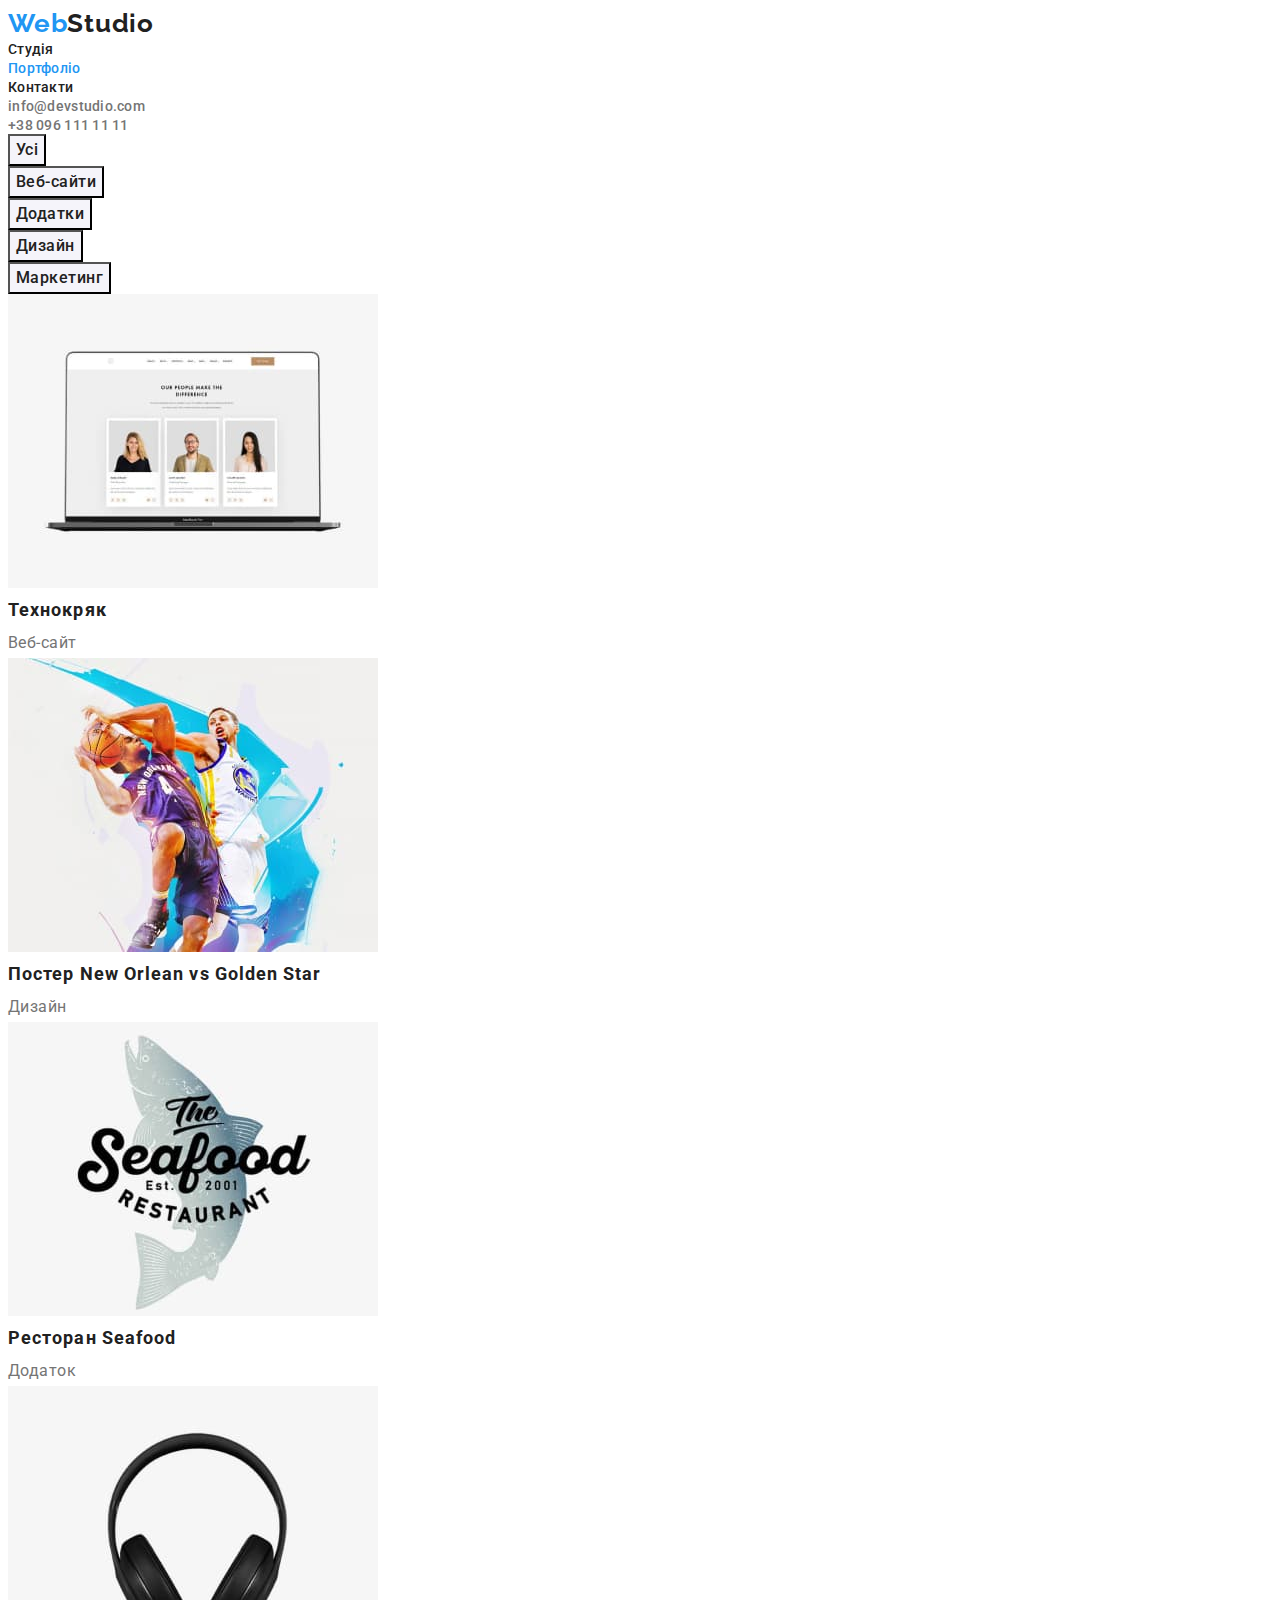
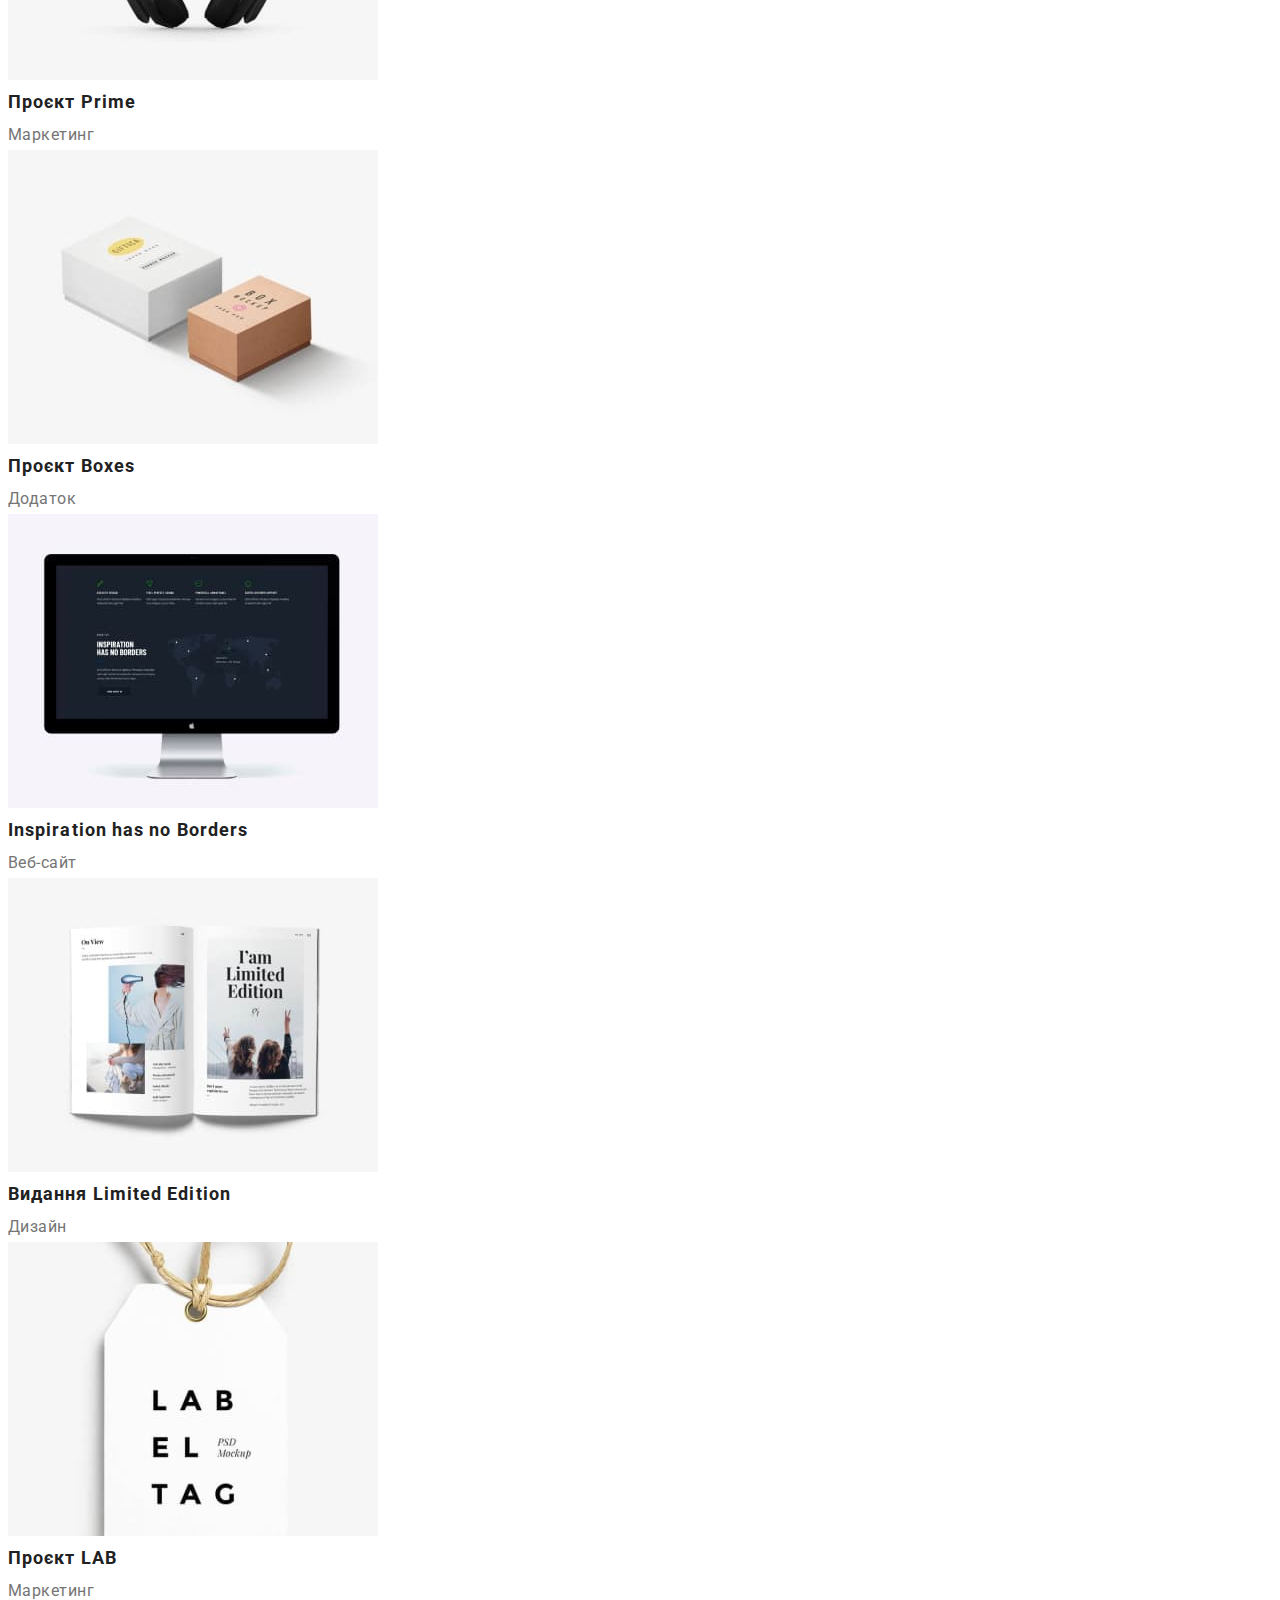
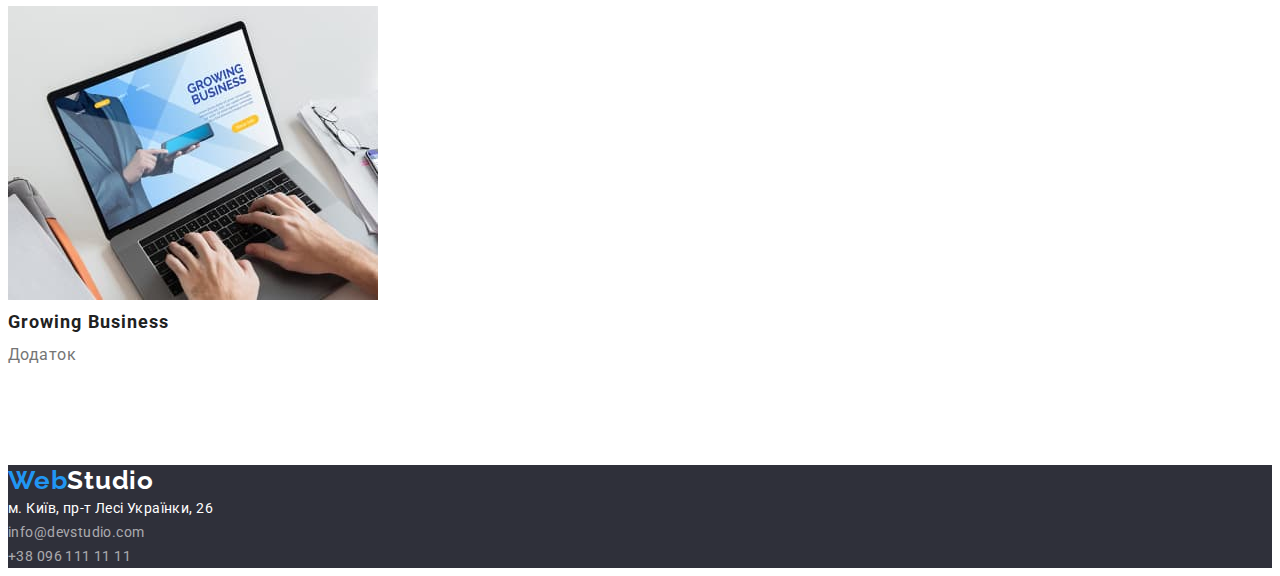
==== portfolio.html @ 905c6004 "finished 1st lessons" ====
<!DOCTYPE html>
<html lang="uk">
  <head>
    <meta charset="UTF-8" />
    <meta http-equiv="X-UA-Compatible" content="IE=edge" />
    <meta name="viewport" content="width=device-width, initial-scale=1.0" />
    <title>Portfolio</title>
    <link rel="preconnect" href="https://fonts.googleapis.com" />
    <link rel="preconnect" href="https://fonts.gstatic.com" crossorigin />
    <link
      href="https://fonts.googleapis.com/css2?family=Raleway:wght@700&family=Roboto:wght@400;500;700;900&display=swap"
      rel="stylesheet"
    />
    <link rel="stylesheet" href="./css/style.css" />
  </head>
  <body>
    <!-- Header -->
    <header class="header">
      <!-- Nav -->
      <nav>
        <a href="./index.html" class="logo-header link"
          ><span class="logo-first-header">Web</span
          ><span class="logo-last-header">Studio</span></a
        >
        <ul class="nav-list list">
          <li><a href="./index.html" class="link">Студія</a></li>
          <li><a href="./portfolio.html" class="link current">Портфоліо</a></li>
          <li><a href="" class="link">Контакти</a></li>
        </ul>
      </nav>
      <ul class="nav-contact nav-list list">
        <li>
          <a href="mailto:info@devstudio.com" class="link"
            >info@devstudio.com</a
          >
        </li>
        <li><a href="tel:+380961111111" class="link">+38 096 111 11 11</a></li>
      </ul>
    </header>

    <main>
      <!-- Portfolio buttons -->
      <section class="section portfolio">
        <h1 class="visually-hidden">Портфоліо</h1>
        <ul class="list">
          <li><button type="button" class="btn-portfolio">Усі</button></li>
          <li>
            <button type="button" class="btn-portfolio">Веб-сайти</button>
          </li>
          <li><button type="button" class="btn-portfolio">Додатки</button></li>
          <li><button type="button" class="btn-portfolio">Дизайн</button></li>
          <li>
            <button type="button" class="btn-portfolio">Маркетинг</button>
          </li>
        </ul>
        <!-- Portfolio list -->
        <ul class="list">
          <li>
            <img
              src="./images/technokryak.jpg"
              alt="зразок вебсайту технокряк на макбукі"
              width="370"
            />
            <h2 class="portfolio-title">Технокряк</h2>
            <p class="portfolio-text">Веб-сайт</p>
          </li>
          <li>
            <img
              src="./images/poster_new_orlean_and_golden_star.jpg"
              alt="постер з баскетболістами нью орлеан та голден стар"
              width="370"
            />
            <h2 class="portfolio-title">Постер New Orlean vs Golden Star</h2>
            <p class="portfolio-text">Дизайн</p>
          </li>
          <li>
            <img
              src="./images/restoraunt_seafood.jpg"
              alt="риба на логотипі ресторану"
              width="370"
            />
            <h2 class="portfolio-title">Ресторан Seafood</h2>
            <p class="portfolio-text">Додаток</p>
          </li>
          <li>
            <img
              src="./images/project_prime.jpg"
              alt="зображення навушників"
              width="370"
            />
            <h2 class="portfolio-title">Проєкт Prime</h2>
            <p class="portfolio-text">Маркетинг</p>
          </li>
          <li>
            <img
              src="./images/project_boxes.jpg"
              alt="дві коробки"
              width="370"
            />
            <h2 class="portfolio-title">Проєкт Boxes</h2>
            <p class="portfolio-text">Додаток</p>
          </li>
          <li>
            <img
              src="./images/inspiration_has_no_borders.jpg"
              alt="зразок вебсайту на макі"
              width="370"
            />
            <h2 class="portfolio-title">Inspiration has no Borders</h2>
            <p class="portfolio-text">Веб-сайт</p>
          </li>
          <li>
            <img
              src="./images/limited_edition.jpg"
              alt="відкрита книжка"
              width="370"
            />
            <h2 class="portfolio-title">Видання Limited Edition</h2>
            <p class="portfolio-text">Дизайн</p>
          </li>
          <li>
            <img
              src="./images/project_lab.jpg"
              alt="макет проекту"
              width="370"
            />
            <h2 class="portfolio-title">Проєкт LAB</h2>
            <p class="portfolio-text">Маркетинг</p>
          </li>
          <li>
            <img
              src="./images/growing_business.jpg"
              alt="ноутбук та інструменти"
              width="370"
            />
            <h2 class="portfolio-title">Growing Business</h2>
            <p class="portfolio-text">Додаток</p>
          </li>
        </ul>
      </section>
      <!-- Footer -->
      <footer class="footer">
        <a href="./index.html" class="logo-footer link"
          ><span class="logo-first-footer">Web</span
          ><span class="logo-last-footer">Studio</span></a
        >
        <address>
          <ul class="list">
            <li>
              <a
                href="https://goo.gl/maps/FTDDmDJ5Seu388fSA"
                target="_blank"
                rel="noopener noreferrer nofollow"
                class="link adress"
                >м. Київ, пр-т Лесі Українки, 26</a
              >
            </li>
            <li>
              <a
                href="mailto:info@devstudio.com"
                class="link footer-contact adress"
                >info@devstudio.com</a
              >
            </li>
            <li>
              <a href="tel:+380961111111" class="link footer-contact adress"
                >+38 096 111 11 11</a
              >
            </li>
          </ul>
        </address>
      </footer>
    </main>
  </body>
</html>
---- css/style.css ----
/* working palette */
/* primary text color #212121 */
/* secondary text color #757575 */
/* background color footer and hero #2F303A */
/* background color team #F5F4FA */
/* accent color #2196F3 */

:root {
  --primary-bcg-color: #ffffff;
  --primary-text-color: #212121;
  --secondary-text-color: #757575;
  --accent-color: #2196f3;
  --hero-footer-color: #2f303a;
  --bcg-color-team: #f5f4fa;
  --primary-font: "Roboto", sans-serif;
}

/* General styles */
body {
  background-color: var(--primary-bcg-color);
  font-family: var(--primary-font);
}
h1, h2, h3, h4, h5, h6, p {
  margin-top: 0;
  margin-bottom: 0;
}
.list {
  list-style: none;
  margin: 0;
  padding: 0;
}
.link {
  text-decoration: none;
}
.section {
  background-color: var(--primary-bcg-color);
  margin-bottom: 95px;
}
.visually-hidden {
  position: absolute;
  width: 1px;
  height: 1px;
  margin: -1px;
  border: 0;
  padding: 0;

  white-space: nowrap;
  clip-path: inset(100%);
  clip: rect(0 0 0 0);
  overflow: hidden;
}

.container
{
  width: 1200px;
  margin: 0 auto;
  padding-left: 15px;
  padding-right: 15px;
}
/* Header */
/* Logo */
.logo-header {
  font-family: "Raleway", sans-serif;
  font-weight: 700;
  font-size: 26px;
  line-height: calc(31 / 26);
  letter-spacing: 0.03em;
}
.logo-first-header {
  color: var(--accent-color);
}
.logo-last-header {
  color: var(--primary-text-color);
}

/* Header navigation */
.nav-list .link.current {
  color: var(--accent-color);
}
.nav-list .link {
  color: var(--primary-text-color);
  font-weight: 500;
  font-size: 14px;
  line-height: calc(16 / 14);
  letter-spacing: 0.02em;
}
.nav-list .link:hover,
.nav-list .link:focus {
  color: var(--accent-color);
}
.nav-contact .link {
  color: var(--secondary-text-color);
}
.nav-contact .link:hover,
.nav-contact .link:focus {
  color: var(--accent-color);
}
/* Hero */
.hero {
  background-color: var(--hero-footer-color);
  text-align: center;
  margin-bottom: 95px;
}
.hero-title {
  margin-bottom: 30px;
  font-weight: 900;
  font-size: 44px;
  line-height: calc(60 / 44);
  text-align: center;
  letter-spacing: 0.06em;
  text-transform: uppercase;
  color: #ffffff;

}
.btn-hero {
font-family: 'Roboto', sans-serif;
font-weight: 700;
font-size: 16px;
line-height: calc(30 / 16);
letter-spacing: 0.06em;
background: var(--accent-color);
cursor: pointer;
color: #ffffff;
}
.btn-hero:hover,
.btn-hero:focus {
  background: #188CE8;
}
/* Features */
.features-list {
  margin-right: 30px;
}
.features-title {
  margin-bottom: 10px;
  font-weight: 700;
  font-size: 14px;
  line-height: calc(16 / 14);
  letter-spacing: 0.03em;
  text-transform: uppercase;
  color: var(--primary-text-color);
}
.features-text {
  font-weight: 400;
  font-size: 14px;
  line-height: calc(24 / 14);
  letter-spacing: 0.03em;
  color: var(--secondary-text-color);
}

/* Projects */
.projects-title {
  margin-bottom: 50px;
  font-weight: 700; 
  font-size: 36px;
  line-height: calc(42 / 36);
  text-align: center;
  letter-spacing: 0.03em;
}

/* Team */
.section.team {
  background-color: var(--bcg-color-team);
  margin-bottom: 0;
}
.team-list{
  background-color: var(--primary-bcg-color);
}
.team-photo {
  margin-bottom: 30px;
}
.team-title {
  margin-bottom: 50px;
  padding-top: 95px;
  font-weight: 700;
  font-size: 36px;
  line-height: calc(42 / 36);
  text-align: center;
  letter-spacing: 0.03em;
}
.name {
  margin-bottom: 10px;
  font-weight: 500;
  font-size: 16px;
  line-height: calc(19 / 16);
  letter-spacing: 0.03em;
  color: var(--primary-text-color);
}
.specialty {
  font-weight: 400;
  font-size: 16px;
  line-height: calc(16 / 16);
  letter-spacing: 0.03em;
  color: var(--secondary-text-color);
}

/* Footer */
.footer {
  background-color: var(--hero-footer-color);
}
.logo-footer {
  font-family: "Raleway", sans-serif;
  font-weight: 700;
  font-size: 26px;
  line-height: calc(31 / 26);
  letter-spacing: 0.03em;
}
.logo-first-footer {
  color: var(--accent-color);
}
.logo-last-footer {
  color: #ffffff;
}
/* Adress */
.adress {
  font-style: normal;
  font-weight: 400;
  font-size: 14px;
  line-height: calc(24 / 14);
  letter-spacing: 0.03em;
  color: #ffffff;
}

.footer .adress:hover,
.footer .adress:focus {
  color: var(--accent-color);
}

.footer .link:hover,
.footer .link:focus {
  color: var(--accent-color);
}

.footer-contact {
  color: rgba(255, 255, 255, 0.6);
}

/* Portfolio */
/* Buttons */
.btn-portfolio {
  font-family: 'Roboto', sans-serif;
  font-weight: 500;
  font-size: 16px;
  line-height: calc(26 / 16);
  text-align: center;
  letter-spacing: 0.03em;
  background:  #F5F4FA;;
  color: var(--primary-text-color);
  cursor: pointer;
}
.btn-portfolio:hover,
.btn-portfolio:focus {
  background: var(--accent-color);
  color: #ffffff;
}
/* Portfolio list */

.portfolio-title {
  font-weight: 700;
  font-size: 18px;
  line-height: calc(36 / 18);
  letter-spacing: 0.06em;
  color: var(--primary-text-color);
}
.portfolio-text {
  font-weight: 400;
  font-size: 16px;
  line-height: calc(30 / 16);
  letter-spacing: 0.03em;
  color: var(--secondary-text-color);
}
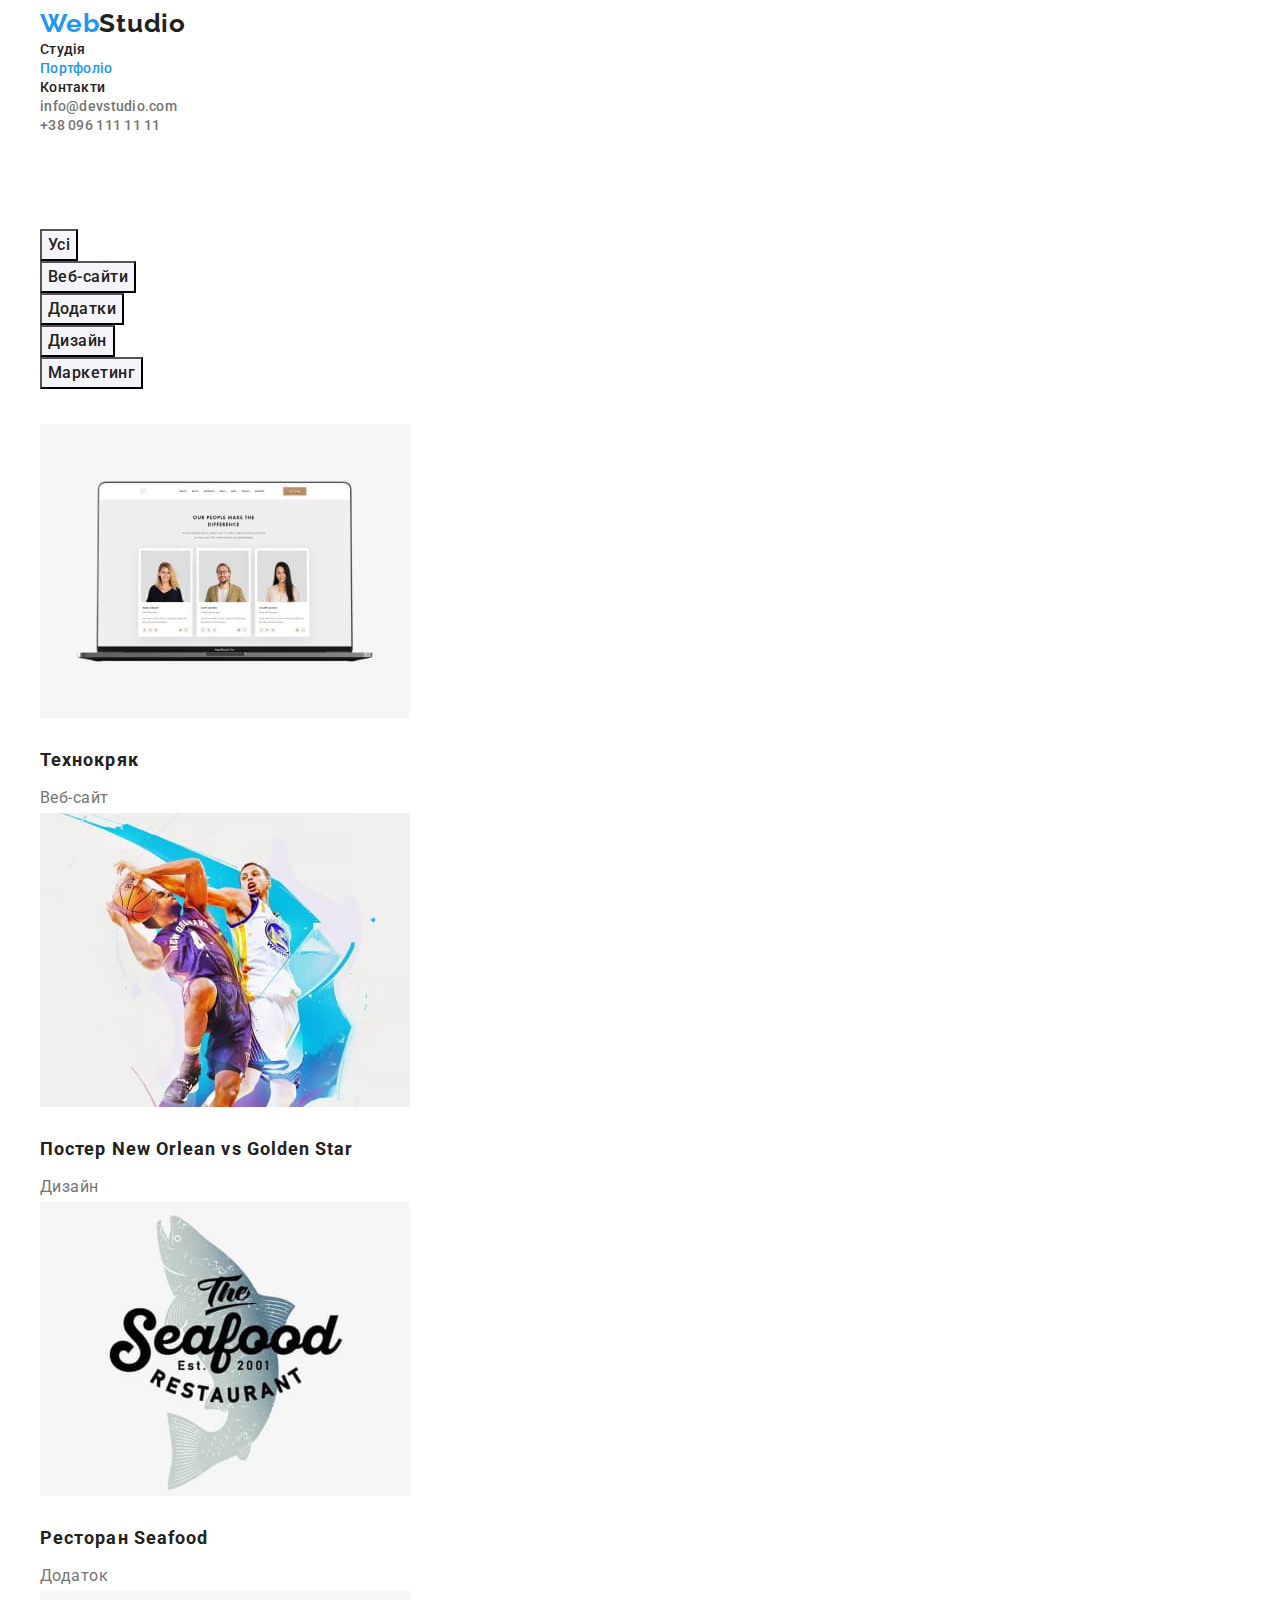
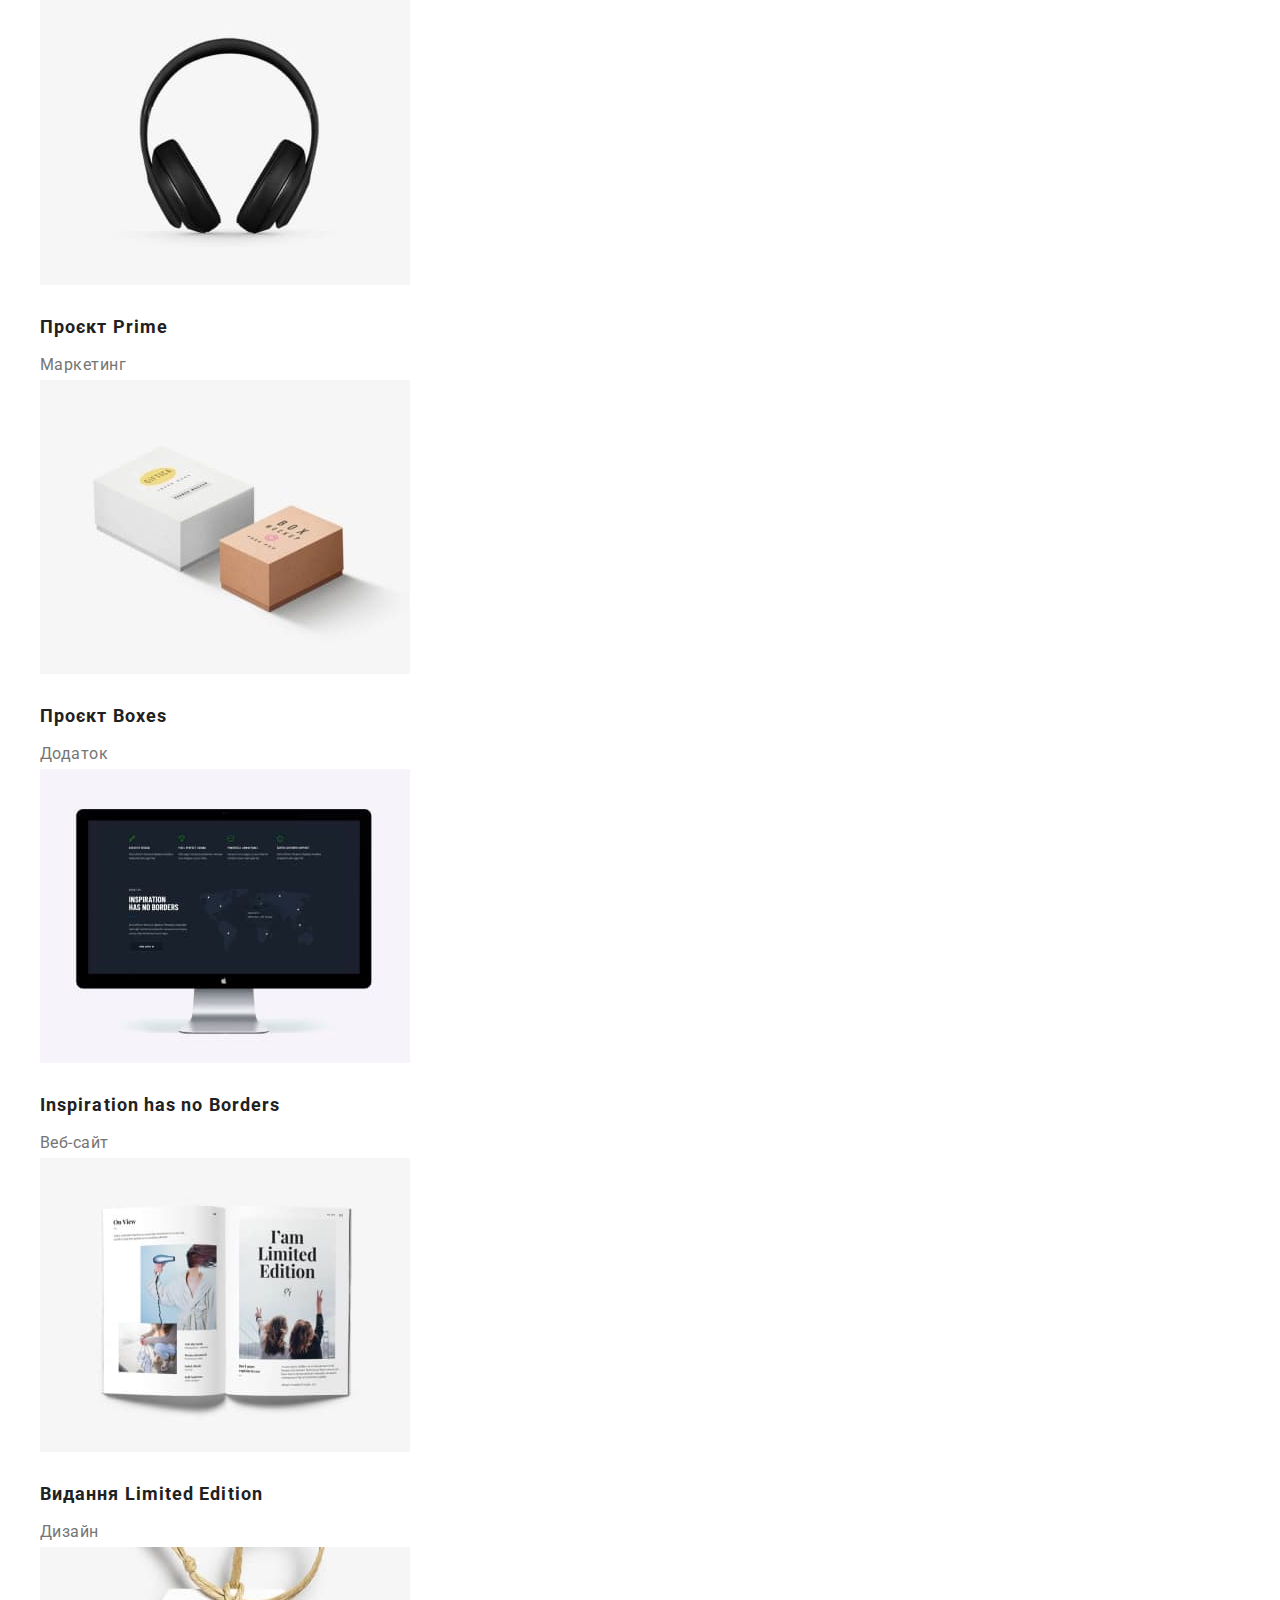
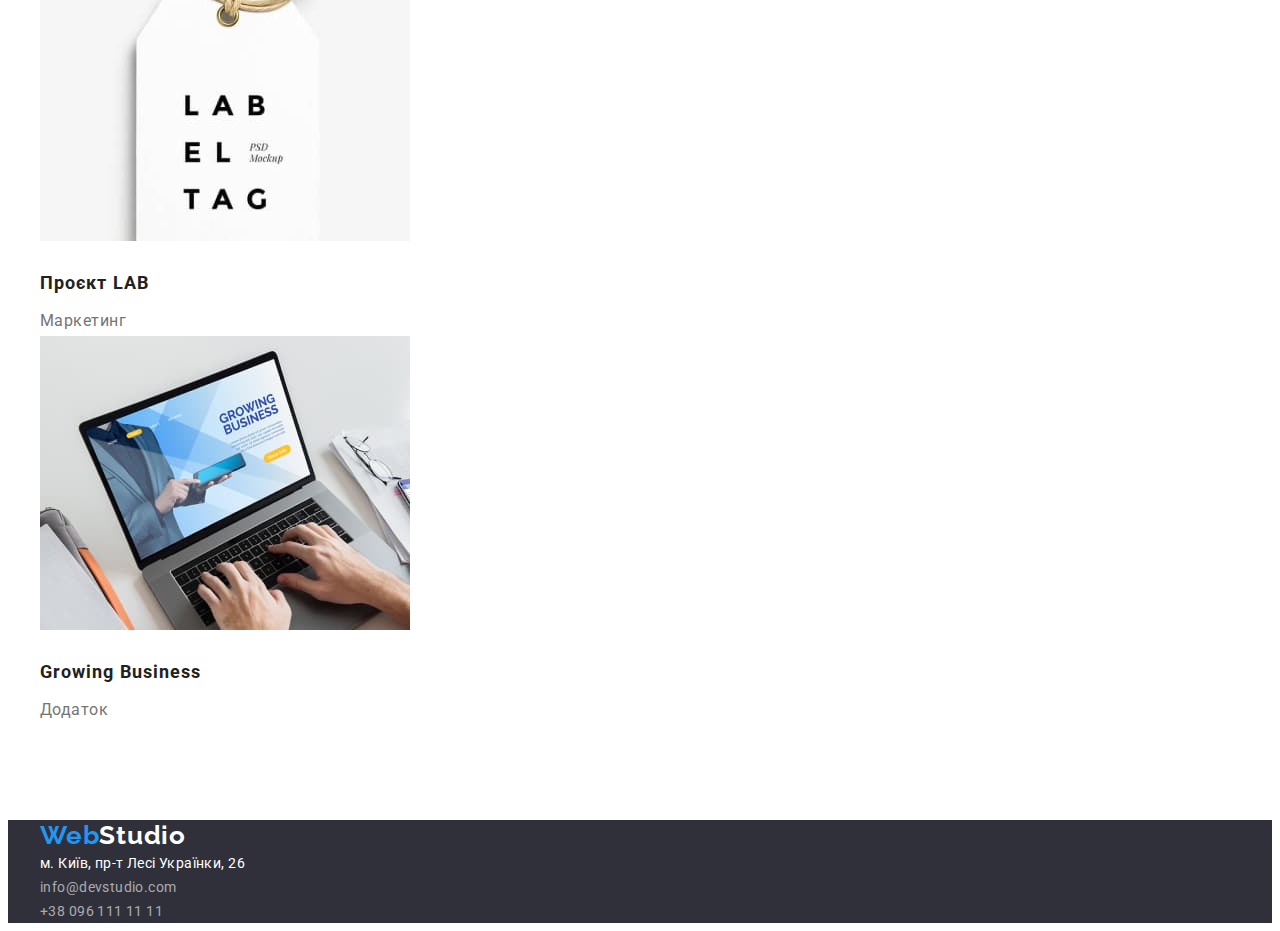
==== commit 41280025: "finished 1st lessons portfolio" ====
--- a/portfolio.html
+++ b/portfolio.html
@@ -11,13 +11,14 @@
       href="https://fonts.googleapis.com/css2?family=Raleway:wght@700&family=Roboto:wght@400;500;700;900&display=swap"
       rel="stylesheet"
     />
+    <link rel="stylesheet" href="https://cdnjs.cloudflare.com/ajax/libs/modern-normalize/1.1.0/modern-normalize.min.css" integrity="sha512-wpPYUAdjBVSE4KJnH1VR1HeZfpl1ub8YT/NKx4PuQ5NmX2tKuGu6U/JRp5y+Y8XG2tV+wKQpNHVUX03MfMFn9Q==" crossorigin="anonymous" referrerpolicy="no-referrer" />
     <link rel="stylesheet" href="./css/style.css" />
   </head>
   <body>
     <!-- Header -->
     <header class="header">
-      <!-- Nav -->
-      <nav>
+      <div class="container">
+        <nav>
         <a href="./index.html" class="logo-header link"
           ><span class="logo-first-header">Web</span
           ><span class="logo-last-header">Studio</span></a
@@ -27,8 +28,8 @@
           <li><a href="./portfolio.html" class="link current">Портфоліо</a></li>
           <li><a href="" class="link">Контакти</a></li>
         </ul>
-      </nav>
-      <ul class="nav-contact nav-list list">
+        </nav>
+        <ul class="nav-contact nav-list list">
         <li>
           <a href="mailto:info@devstudio.com" class="link"
             >info@devstudio.com</a
@@ -36,13 +37,15 @@
         </li>
         <li><a href="tel:+380961111111" class="link">+38 096 111 11 11</a></li>
       </ul>
+      </div>
     </header>
 
     <main>
       <!-- Portfolio buttons -->
       <section class="section portfolio">
-        <h1 class="visually-hidden">Портфоліо</h1>
-        <ul class="list">
+        <div class="container">
+          <h1 class="visually-hidden">Портфоліо</h1>
+          <ul class="list buttons-portfolio">
           <li><button type="button" class="btn-portfolio">Усі</button></li>
           <li>
             <button type="button" class="btn-portfolio">Веб-сайти</button>
@@ -59,7 +62,7 @@
             <img
               src="./images/technokryak.jpg"
               alt="зразок вебсайту технокряк на макбукі"
-              width="370"
+              width="370" class="portfolio-img"
             />
             <h2 class="portfolio-title">Технокряк</h2>
             <p class="portfolio-text">Веб-сайт</p>
@@ -68,7 +71,7 @@
             <img
               src="./images/poster_new_orlean_and_golden_star.jpg"
               alt="постер з баскетболістами нью орлеан та голден стар"
-              width="370"
+              width="370" class="portfolio-img"
             />
             <h2 class="portfolio-title">Постер New Orlean vs Golden Star</h2>
             <p class="portfolio-text">Дизайн</p>
@@ -77,7 +80,7 @@
             <img
               src="./images/restoraunt_seafood.jpg"
               alt="риба на логотипі ресторану"
-              width="370"
+              width="370" class="portfolio-img"
             />
             <h2 class="portfolio-title">Ресторан Seafood</h2>
             <p class="portfolio-text">Додаток</p>
@@ -86,7 +89,7 @@
             <img
               src="./images/project_prime.jpg"
               alt="зображення навушників"
-              width="370"
+              width="370" class="portfolio-img"
             />
             <h2 class="portfolio-title">Проєкт Prime</h2>
             <p class="portfolio-text">Маркетинг</p>
@@ -95,7 +98,7 @@
             <img
               src="./images/project_boxes.jpg"
               alt="дві коробки"
-              width="370"
+              width="370" class="portfolio-img"
             />
             <h2 class="portfolio-title">Проєкт Boxes</h2>
             <p class="portfolio-text">Додаток</p>
@@ -104,7 +107,7 @@
             <img
               src="./images/inspiration_has_no_borders.jpg"
               alt="зразок вебсайту на макі"
-              width="370"
+              width="370" class="portfolio-img"
             />
             <h2 class="portfolio-title">Inspiration has no Borders</h2>
             <p class="portfolio-text">Веб-сайт</p>
@@ -113,7 +116,7 @@
             <img
               src="./images/limited_edition.jpg"
               alt="відкрита книжка"
-              width="370"
+              width="370" class="portfolio-img"
             />
             <h2 class="portfolio-title">Видання Limited Edition</h2>
             <p class="portfolio-text">Дизайн</p>
@@ -122,7 +125,7 @@
             <img
               src="./images/project_lab.jpg"
               alt="макет проекту"
-              width="370"
+              width="370" class="portfolio-img"
             />
             <h2 class="portfolio-title">Проєкт LAB</h2>
             <p class="portfolio-text">Маркетинг</p>
@@ -131,16 +134,18 @@
             <img
               src="./images/growing_business.jpg"
               alt="ноутбук та інструменти"
-              width="370"
+              width="370" class="portfolio-img"
             />
             <h2 class="portfolio-title">Growing Business</h2>
             <p class="portfolio-text">Додаток</p>
           </li>
         </ul>
+        </div>
       </section>
       <!-- Footer -->
       <footer class="footer">
-        <a href="./index.html" class="logo-footer link"
+        <div class="container">
+          <a href="./index.html" class="logo-footer link"
           ><span class="logo-first-footer">Web</span
           ><span class="logo-last-footer">Studio</span></a
         >
@@ -168,7 +173,8 @@
               >
             </li>
           </ul>
-        </address>
+        </address></div>
+        
       </footer>
     </main>
   </body>
--- a/css/style.css
+++ b/css/style.css
@@ -236,6 +236,13 @@
 
 /* Portfolio */
 /* Buttons */
+.section.portfolio {
+  margin-top: 95px;
+}
+.buttons-portfolio {
+  margin-bottom: 35px;
+}
+
 .btn-portfolio {
   font-family: 'Roboto', sans-serif;
   font-weight: 500;
@@ -253,8 +260,12 @@
   color: #ffffff;
 }
 /* Portfolio list */
+.portfolio-img {
+  margin-bottom: 20px;
+}
 
 .portfolio-title {
+  margin-bottom: 5px;
   font-weight: 700;
   font-size: 18px;
   line-height: calc(36 / 18);
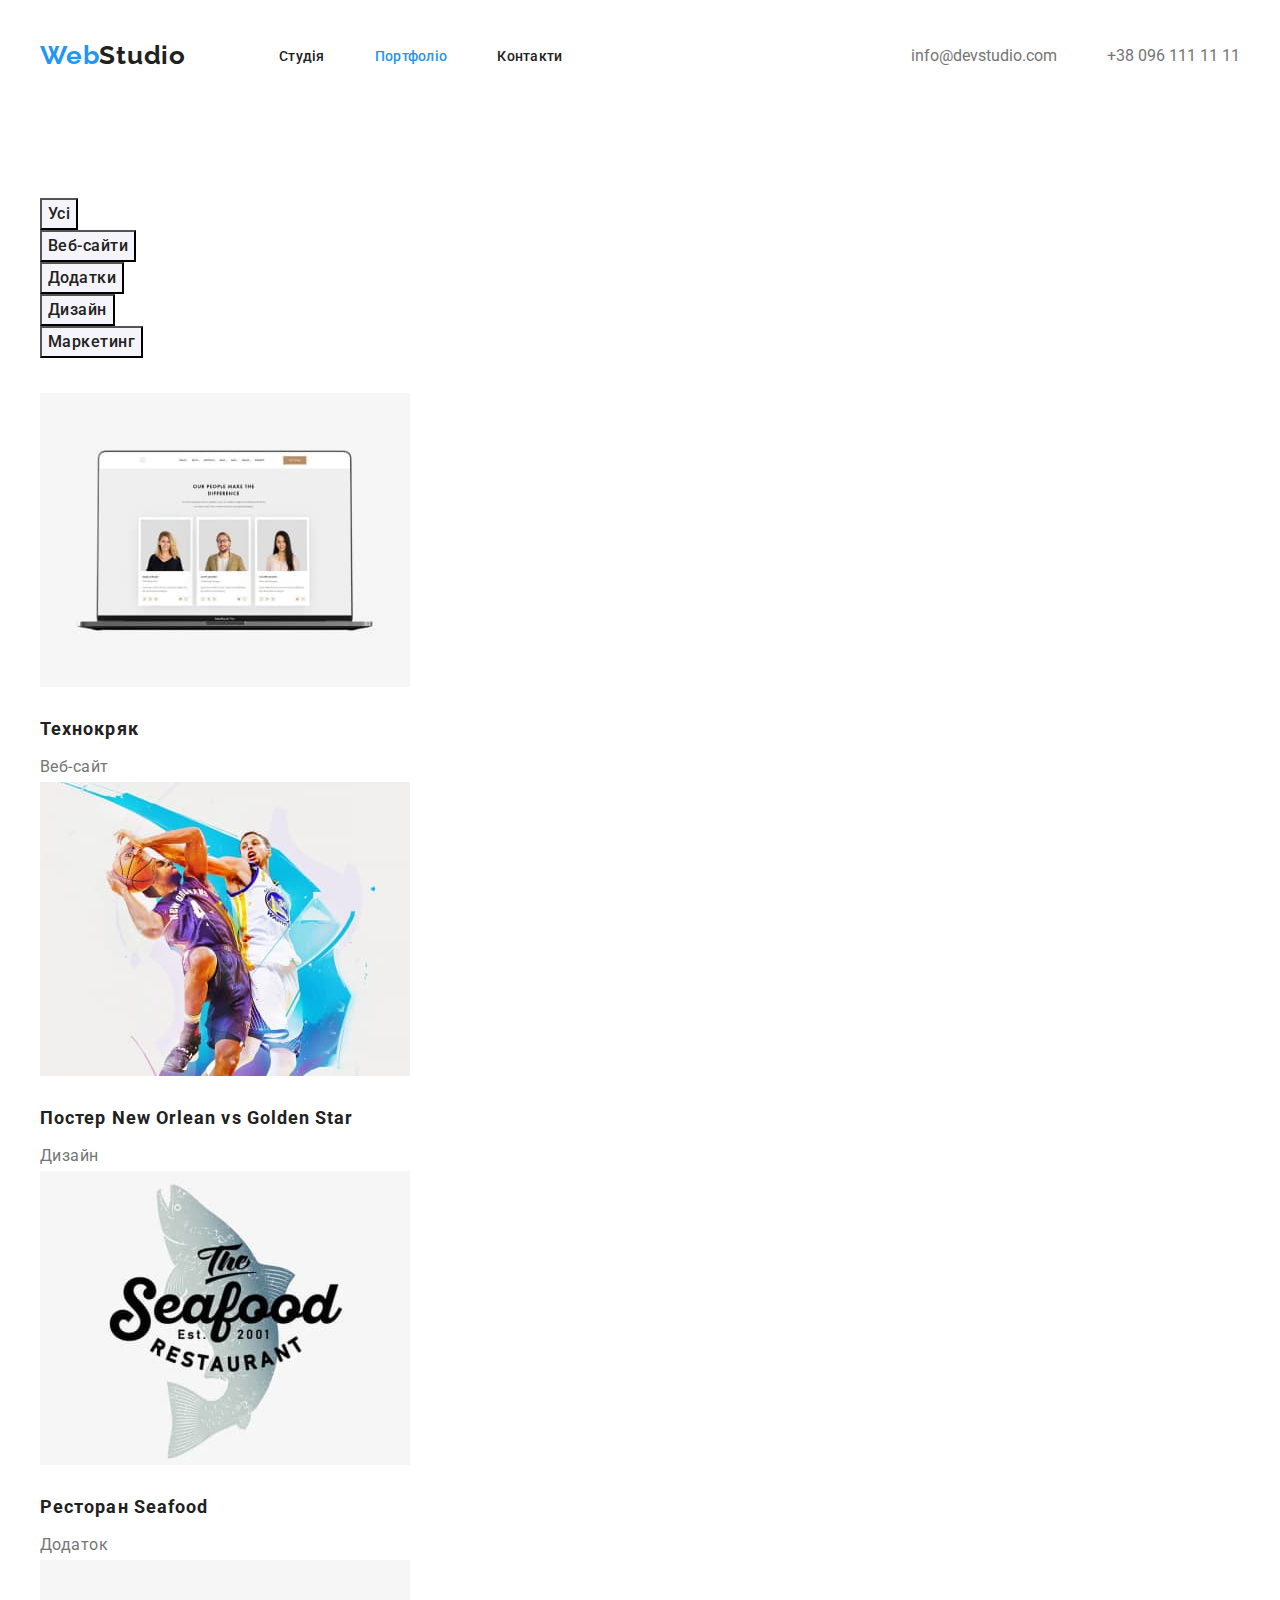
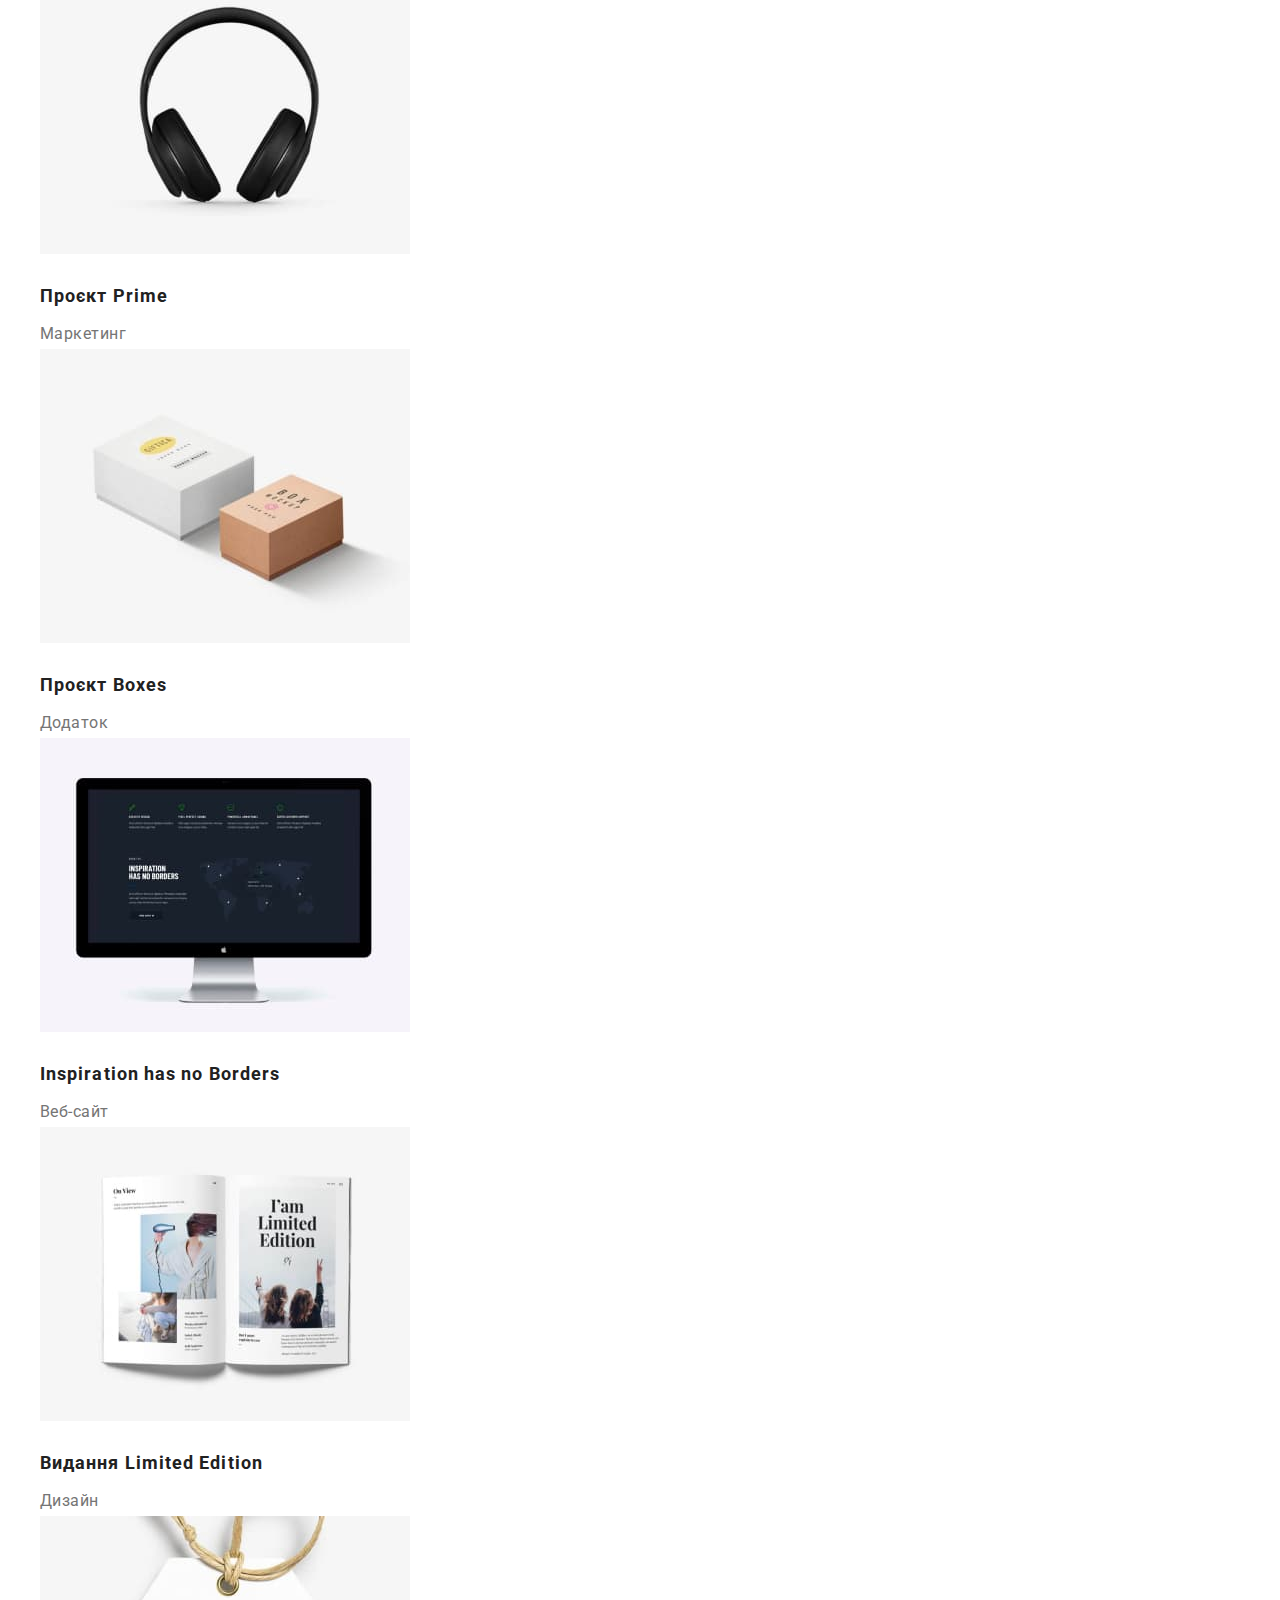
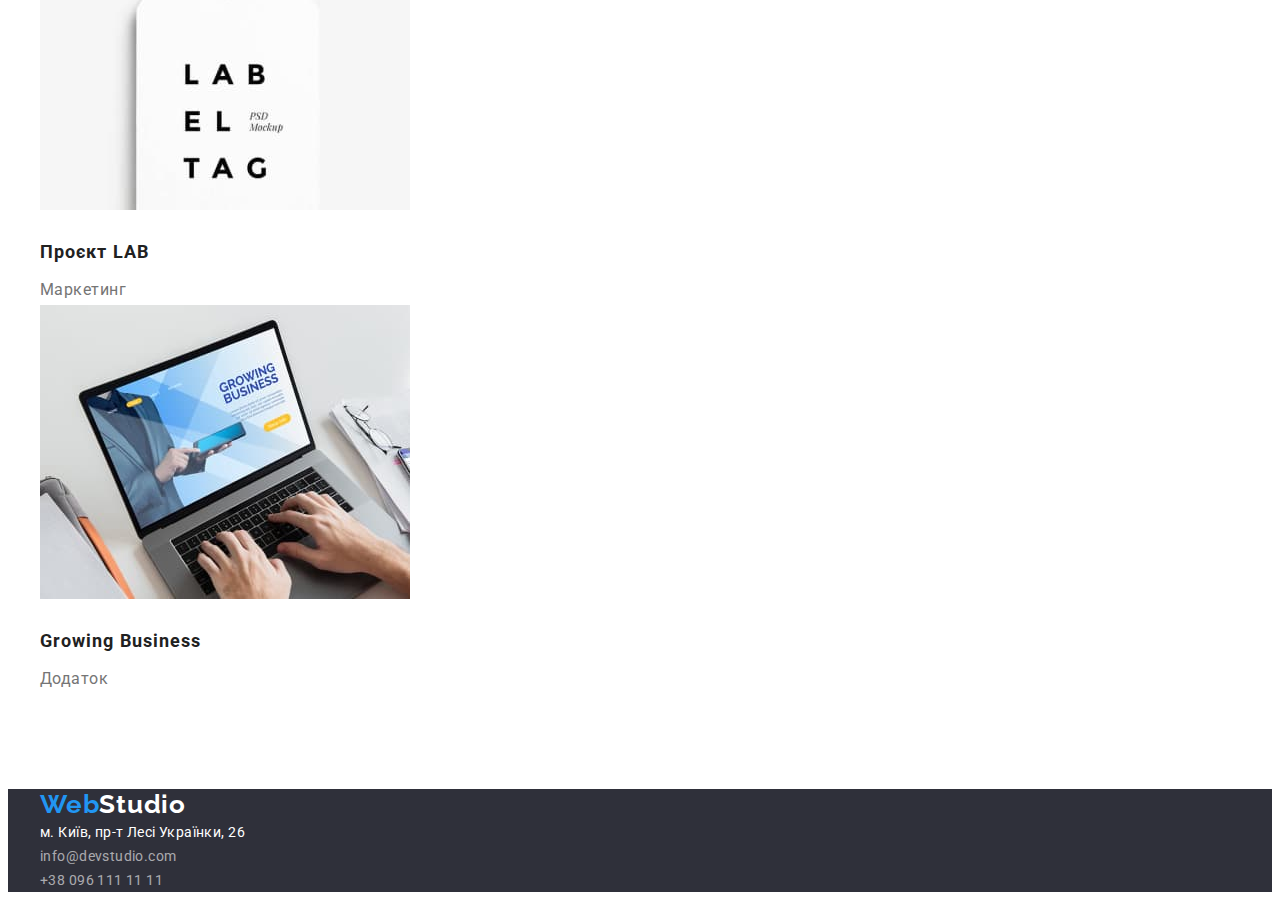
==== commit 5e4a7cc2: "finished flex nav" ====
--- a/portfolio.html
+++ b/portfolio.html
@@ -18,25 +18,26 @@
     <!-- Header -->
     <header class="header">
       <div class="container">
-        <nav>
+        <nav class="navigation">
         <a href="./index.html" class="logo-header link"
           ><span class="logo-first-header">Web</span
           ><span class="logo-last-header">Studio</span></a
         >
         <ul class="nav-list list">
-          <li><a href="./index.html" class="link">Студія</a></li>
-          <li><a href="./portfolio.html" class="link current">Портфоліо</a></li>
-          <li><a href="" class="link">Контакти</a></li>
+          <li class="item"><a href="./index.html" class="link">Студія</a></li>
+          <li class="item"><a href="./portfolio.html" class="link current">Портфоліо</a></li>
+          <li class="item"><a href="" class="link">Контакти</a></li>
         </ul>
-        </nav>
-        <ul class="nav-contact nav-list list">
-        <li>
+        
+        <ul class="nav-contact list">
+        <li class="item">
           <a href="mailto:info@devstudio.com" class="link"
             >info@devstudio.com</a
           >
         </li>
-        <li><a href="tel:+380961111111" class="link">+38 096 111 11 11</a></li>
+        <li class="item"><a href="tel:+380961111111" class="link">+38 096 111 11 11</a></li>
       </ul>
+      </nav>
       </div>
     </header>
 
--- a/css/style.css
+++ b/css/style.css
@@ -60,6 +60,10 @@
 /* Header */
 /* Logo */
 .logo-header {
+  padding-top: 32px;
+  padding-bottom: 32px;
+  margin-right: 93px;
+
   font-family: "Raleway", sans-serif;
   font-weight: 700;
   font-size: 26px;
@@ -74,10 +78,34 @@
 }
 
 /* Header navigation */
+.nav-list {
+  display: flex;
+ 
+}
+.nav-list .item +.item {
+  margin-left: 50px;
+}
+.nav-contact {
+  display: flex;
+  margin-left: auto;
+
+  font-family: var(--primary-font);
+
+
+}
+.nav-contact .item +.item {
+  margin-left: 50px;
+}
+.navigation {
+  display: flex;
+  align-items: center;
+}
 .nav-list .link.current {
   color: var(--accent-color);
 }
 .nav-list .link {
+  padding-top: 32px;
+  padding-bottom: 32px;
   color: var(--primary-text-color);
   font-weight: 500;
   font-size: 14px;
@@ -89,6 +117,8 @@
   color: var(--accent-color);
 }
 .nav-contact .link {
+  padding-top: 32px;
+  padding-bottom: 32px;
   color: var(--secondary-text-color);
 }
 .nav-contact .link:hover,
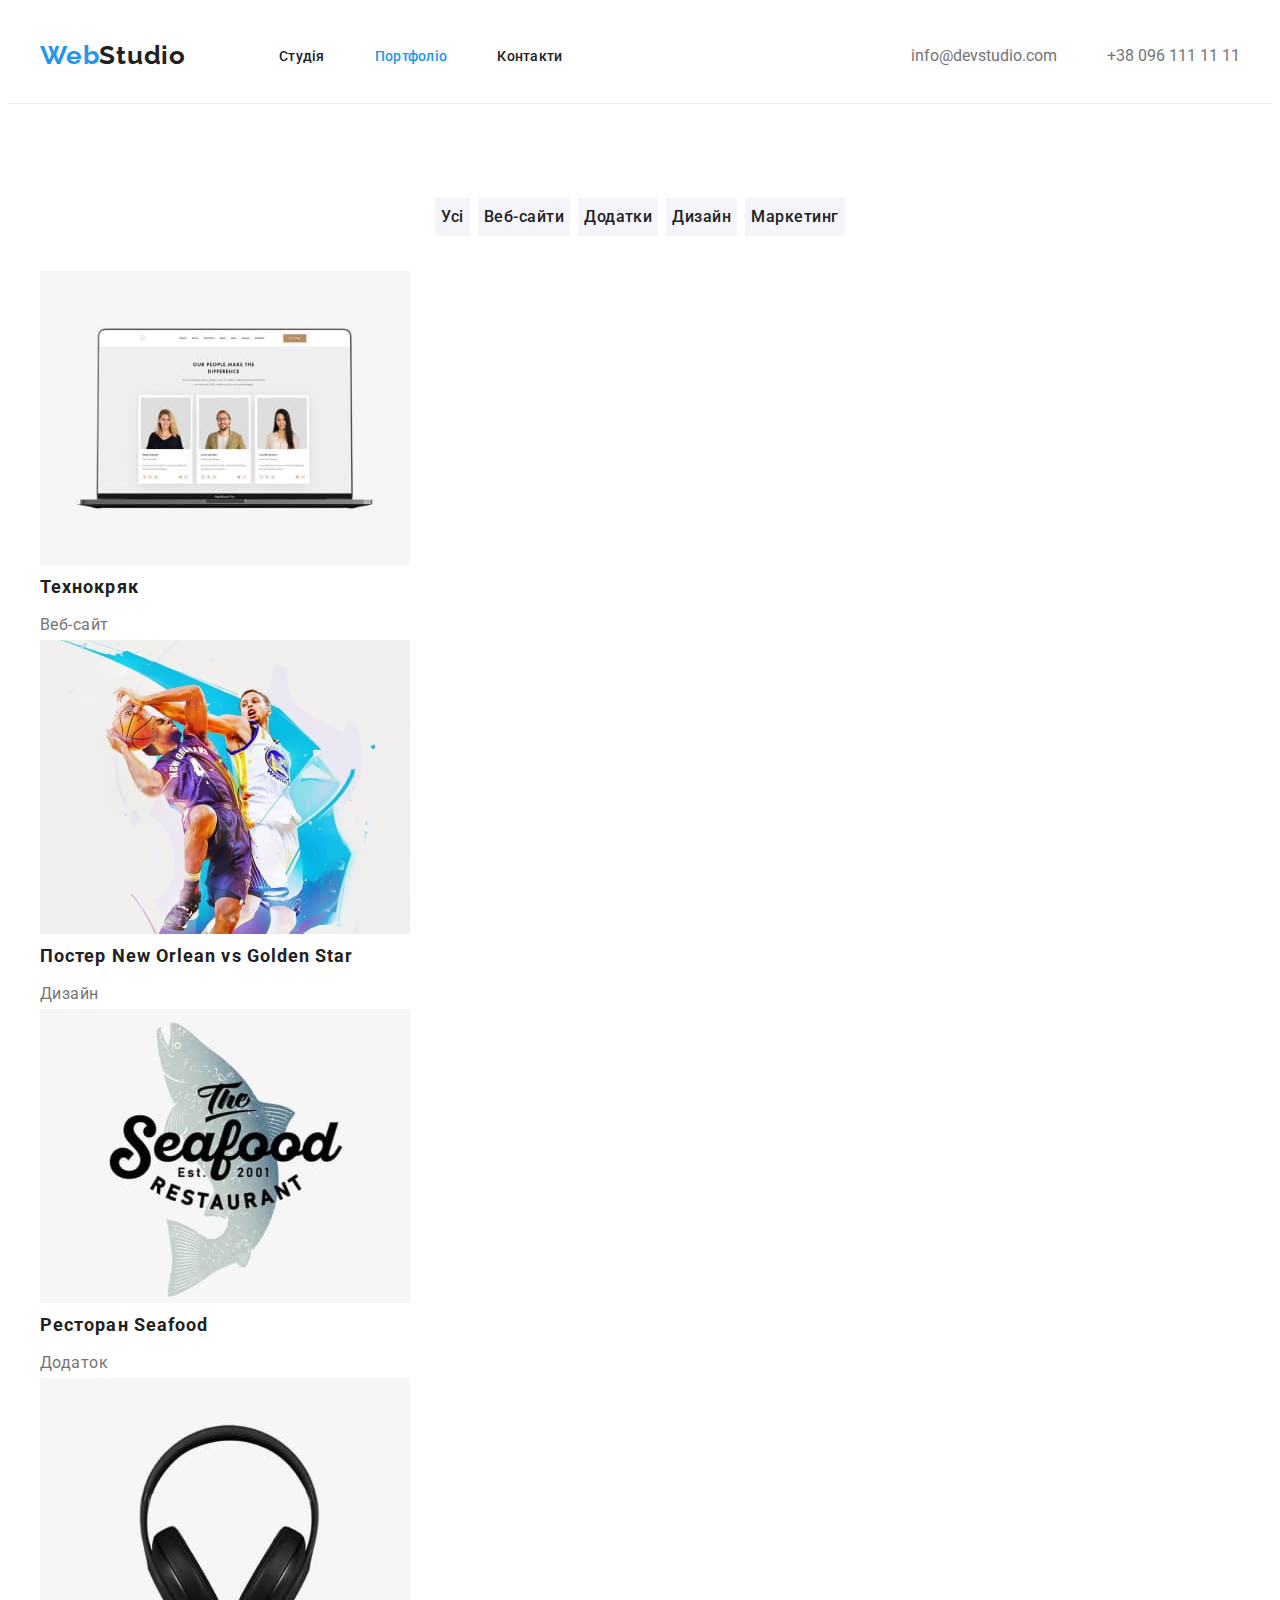
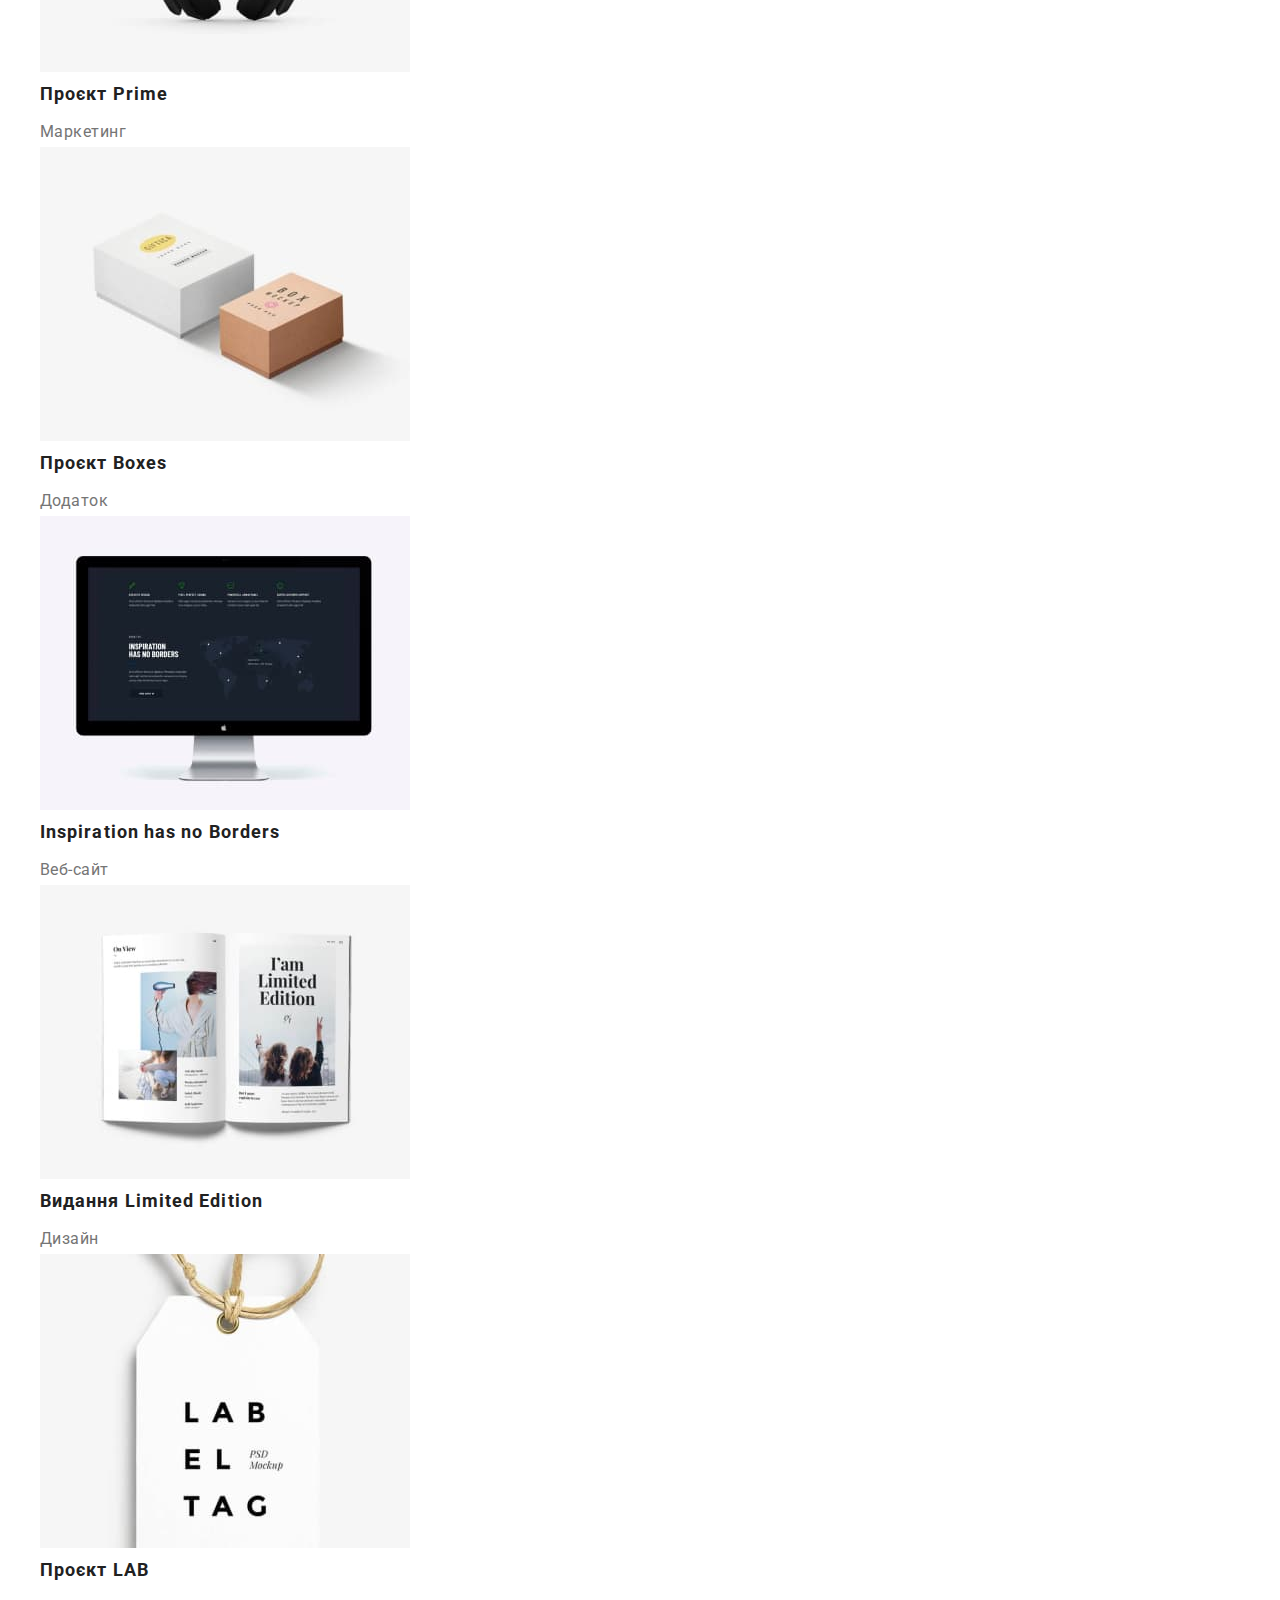
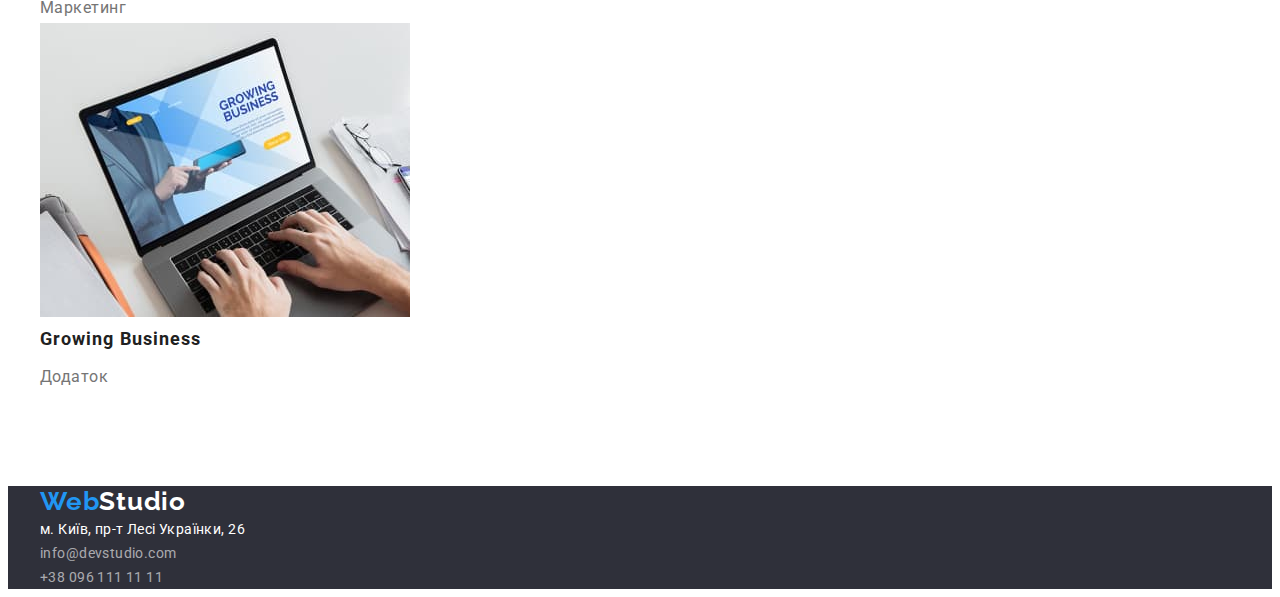
==== commit 3c43c402: "finish portfolio btn" ====
--- a/portfolio.html
+++ b/portfolio.html
@@ -47,16 +47,16 @@
         <div class="container">
           <h1 class="visually-hidden">Портфоліо</h1>
           <ul class="list buttons-portfolio">
-          <li><button type="button" class="btn-portfolio">Усі</button></li>
-          <li>
-            <button type="button" class="btn-portfolio">Веб-сайти</button>
-          </li>
-          <li><button type="button" class="btn-portfolio">Додатки</button></li>
-          <li><button type="button" class="btn-portfolio">Дизайн</button></li>
-          <li>
-            <button type="button" class="btn-portfolio">Маркетинг</button>
-          </li>
-        </ul>
+            <li><button type="button" class="btn-portfolio">Усі</button></li>
+            <li>
+              <button type="button" class="btn-portfolio">Веб-сайти</button>
+            </li>
+            <li><button type="button" class="btn-portfolio">Додатки</button></li>
+            <li><button type="button" class="btn-portfolio">Дизайн</button></li>
+            <li>
+              <button type="button" class="btn-portfolio">Маркетинг</button>
+            </li>
+          </ul>
         <!-- Portfolio list -->
         <ul class="list">
           <li>
--- a/css/style.css
+++ b/css/style.css
@@ -34,7 +34,6 @@
 }
 .section {
   background-color: var(--primary-bcg-color);
-  margin-bottom: 95px;
 }
 .visually-hidden {
   position: absolute;
@@ -59,6 +58,9 @@
 }
 /* Header */
 /* Logo */
+.header {
+  border-bottom: 1px solid #ECECEC;
+}
 .logo-header {
   padding-top: 32px;
   padding-bottom: 32px;
@@ -88,10 +90,6 @@
 .nav-contact {
   display: flex;
   margin-left: auto;
-
-  font-family: var(--primary-font);
-
-
 }
 .nav-contact .item +.item {
   margin-left: 50px;
@@ -127,12 +125,23 @@
 }
 /* Hero */
 .hero {
+  margin-left: auto;
+  margin-right: auto;
+  padding-top: 200px;
+  padding-bottom: 200px;
+  width: 1600px;
+  text-align: center;
+
   background-color: var(--hero-footer-color);
-  text-align: center;
-  margin-bottom: 95px;
+  
+  
 }
 .hero-title {
+  margin-left: auto;
+  margin-right: auto;
   margin-bottom: 30px;
+
+  width: 696px;
   font-weight: 900;
   font-size: 44px;
   line-height: calc(60 / 44);
@@ -143,6 +152,12 @@
 
 }
 .btn-hero {
+padding-top: 10px;
+padding-bottom: 10px;
+padding-right: 32px;
+padding-left: 32px;
+border-radius: 4px;
+
 font-family: 'Roboto', sans-serif;
 font-weight: 700;
 font-size: 16px;
@@ -151,14 +166,19 @@
 background: var(--accent-color);
 cursor: pointer;
 color: #ffffff;
-}
+border: transparent;
+}
+
 .btn-hero:hover,
 .btn-hero:focus {
   background: #188CE8;
 }
 /* Features */
 .features-list {
-  margin-right: 30px;
+  display: flex;
+  flex-basis: 270px;
+  padding-top: 94px;
+  padding-bottom: 94px;
 }
 .features-title {
   margin-bottom: 10px;
@@ -186,21 +206,38 @@
   text-align: center;
   letter-spacing: 0.03em;
 }
+.projects-list {
+  display: flex;
+  flex-wrap: wrap;
+  flex-basis: calc((100% - 30px * 2) / 3);
+  gap: 30px;
+  padding-bottom: 94px;
+}
 
 /* Team */
 .section.team {
   background-color: var(--bcg-color-team);
-  margin-bottom: 0;
+  padding-top: 94px;
+  padding-bottom: 94px;
 }
 .team-list{
+  display: flex;
+  flex-wrap: wrap;
+  flex-basis: calc((100% - 30px * 3) / 4);
+  gap: 30px;
   background-color: var(--primary-bcg-color);
 }
-.team-photo {
-  margin-bottom: 30px;
-}
+.team .card
+{
+  padding-top: 30px;
+  padding-bottom: 30px;
+  padding-left: 10px;
+  padding-right: 10px;
+  text-align: center;
+}
+
 .team-title {
   margin-bottom: 50px;
-  padding-top: 95px;
   font-weight: 700;
   font-size: 36px;
   line-height: calc(42 / 36);
@@ -267,13 +304,25 @@
 /* Portfolio */
 /* Buttons */
 .section.portfolio {
-  margin-top: 95px;
+padding-top: 94px;
+padding-bottom: 94px;
+}
+.btn-block {
+
 }
 .buttons-portfolio {
+  gap: 8px;
+  margin-left: auto;
+  margin-right: auto;
+  display: flex;
+  justify-content: center;
   margin-bottom: 35px;
 }
 
 .btn-portfolio {
+  padding-top: 6px;
+  padding-bottom: 6px;
+  display: block;
   font-family: 'Roboto', sans-serif;
   font-weight: 500;
   font-size: 16px;
@@ -282,6 +331,7 @@
   letter-spacing: 0.03em;
   background:  #F5F4FA;;
   color: var(--primary-text-color);
+  border: transparent;
   cursor: pointer;
 }
 .btn-portfolio:hover,
@@ -291,7 +341,7 @@
 }
 /* Portfolio list */
 .portfolio-img {
-  margin-bottom: 20px;
+ 
 }
 
 .portfolio-title {
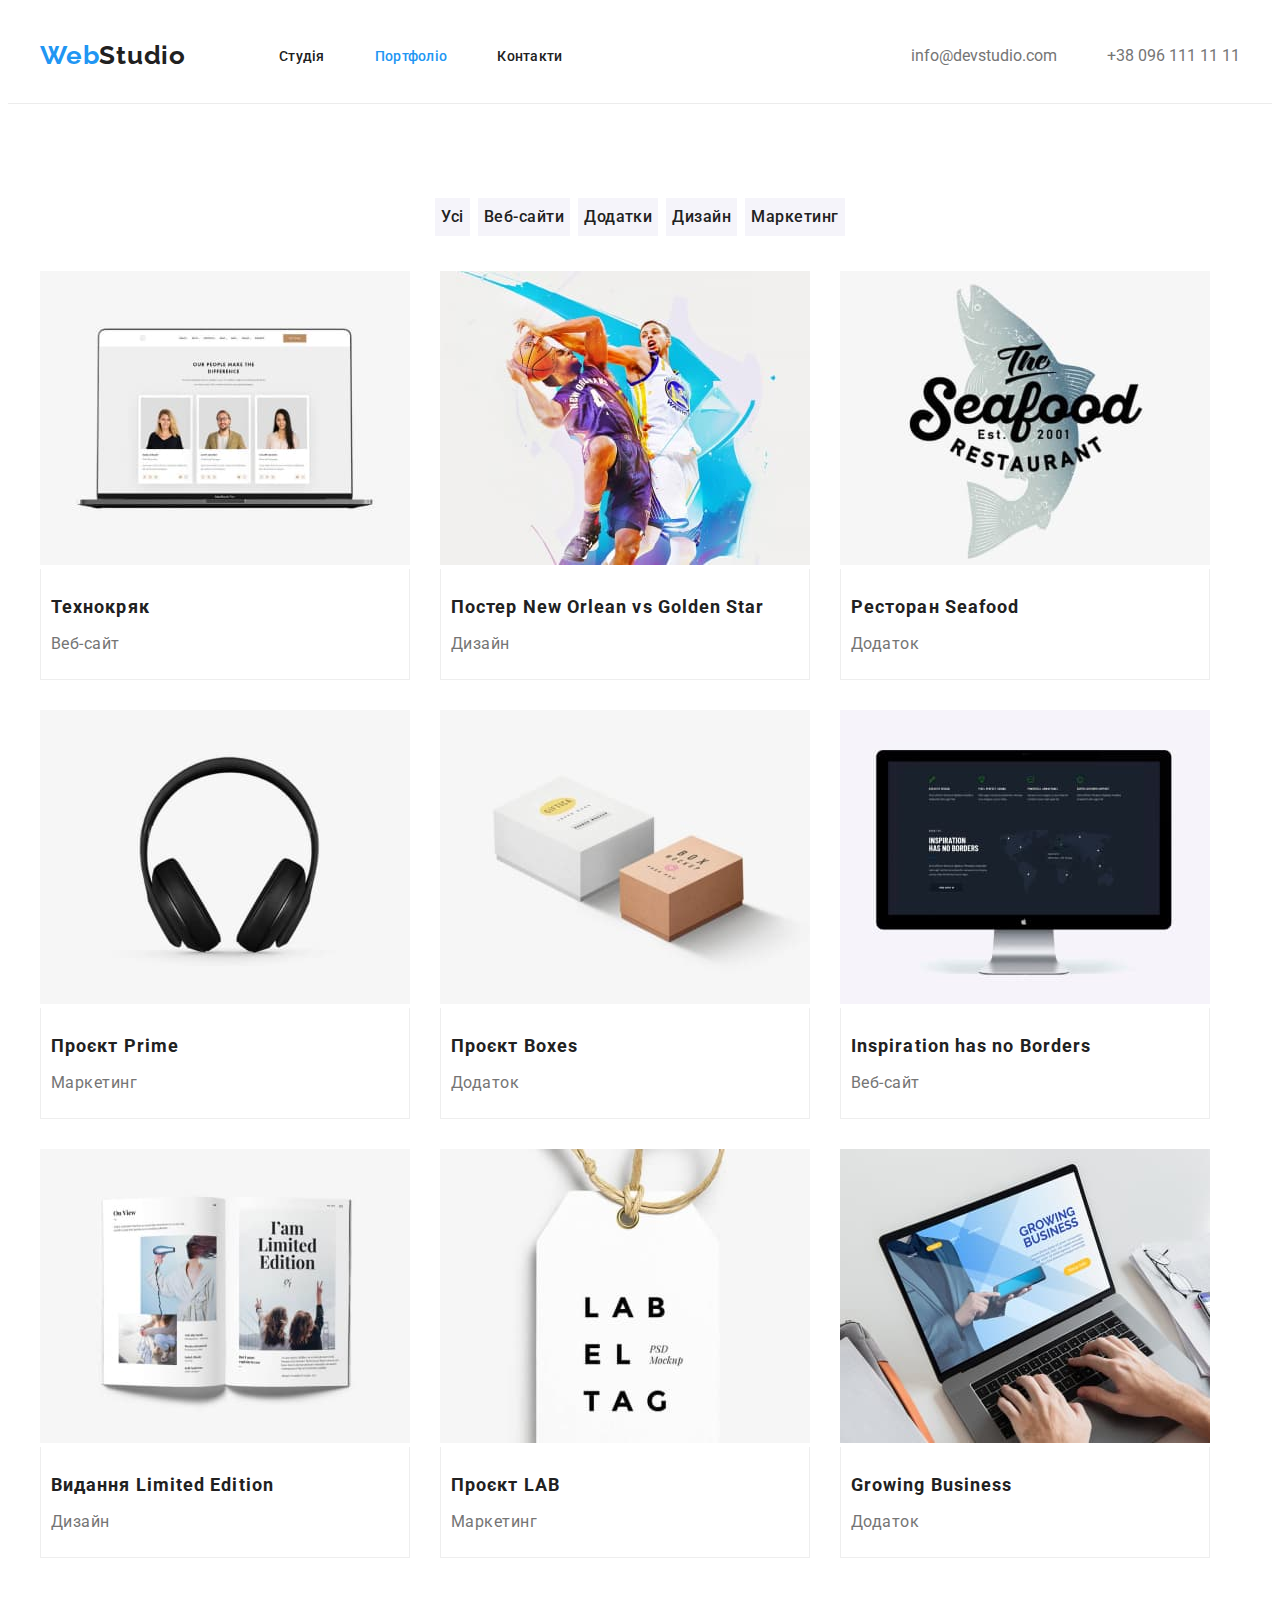
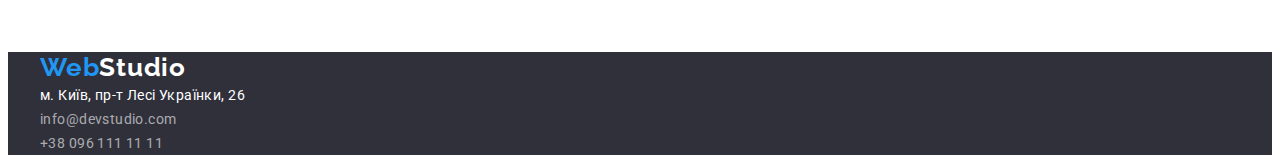
==== commit e1d4f349: "finish hw3" ====
--- a/portfolio.html
+++ b/portfolio.html
@@ -58,15 +58,17 @@
             </li>
           </ul>
         <!-- Portfolio list -->
-        <ul class="list">
+        <ul class="portfolio-list list">
           <li>
             <img
               src="./images/technokryak.jpg"
               alt="зразок вебсайту технокряк на макбукі"
               width="370" class="portfolio-img"
             />
-            <h2 class="portfolio-title">Технокряк</h2>
-            <p class="portfolio-text">Веб-сайт</p>
+            <div class="portfolio-card">
+              <h2 class="portfolio-title">Технокряк</h2>
+              <p class="portfolio-text">Веб-сайт</p>
+            </div>
           </li>
           <li>
             <img
@@ -74,8 +76,10 @@
               alt="постер з баскетболістами нью орлеан та голден стар"
               width="370" class="portfolio-img"
             />
-            <h2 class="portfolio-title">Постер New Orlean vs Golden Star</h2>
-            <p class="portfolio-text">Дизайн</p>
+            <div class="portfolio-card">
+              <h2 class="portfolio-title">Постер New Orlean vs Golden Star</h2>
+              <p class="portfolio-text">Дизайн</p>
+            </div>
           </li>
           <li>
             <img
@@ -83,8 +87,10 @@
               alt="риба на логотипі ресторану"
               width="370" class="portfolio-img"
             />
-            <h2 class="portfolio-title">Ресторан Seafood</h2>
-            <p class="portfolio-text">Додаток</p>
+            <div class="portfolio-card">
+              <h2 class="portfolio-title">Ресторан Seafood</h2>
+              <p class="portfolio-text">Додаток</p>
+            </div>
           </li>
           <li>
             <img
@@ -92,8 +98,10 @@
               alt="зображення навушників"
               width="370" class="portfolio-img"
             />
-            <h2 class="portfolio-title">Проєкт Prime</h2>
-            <p class="portfolio-text">Маркетинг</p>
+            <div class="portfolio-card">
+              <h2 class="portfolio-title">Проєкт Prime</h2>
+              <p class="portfolio-text">Маркетинг</p>
+            </div>
           </li>
           <li>
             <img
@@ -101,8 +109,10 @@
               alt="дві коробки"
               width="370" class="portfolio-img"
             />
-            <h2 class="portfolio-title">Проєкт Boxes</h2>
-            <p class="portfolio-text">Додаток</p>
+            <div class="portfolio-card">
+              <h2 class="portfolio-title">Проєкт Boxes</h2>
+              <p class="portfolio-text">Додаток</p>
+            </div>
           </li>
           <li>
             <img
@@ -110,8 +120,10 @@
               alt="зразок вебсайту на макі"
               width="370" class="portfolio-img"
             />
-            <h2 class="portfolio-title">Inspiration has no Borders</h2>
-            <p class="portfolio-text">Веб-сайт</p>
+            <div class="portfolio-card">
+              <h2 class="portfolio-title">Inspiration has no Borders</h2>
+              <p class="portfolio-text">Веб-сайт</p>
+            </div>
           </li>
           <li>
             <img
@@ -119,8 +131,10 @@
               alt="відкрита книжка"
               width="370" class="portfolio-img"
             />
-            <h2 class="portfolio-title">Видання Limited Edition</h2>
-            <p class="portfolio-text">Дизайн</p>
+            <div class="portfolio-card">
+              <h2 class="portfolio-title">Видання Limited Edition</h2>
+              <p class="portfolio-text">Дизайн</p>
+            </div>
           </li>
           <li>
             <img
@@ -128,8 +142,10 @@
               alt="макет проекту"
               width="370" class="portfolio-img"
             />
-            <h2 class="portfolio-title">Проєкт LAB</h2>
-            <p class="portfolio-text">Маркетинг</p>
+            <div class="portfolio-card">
+              <h2 class="portfolio-title">Проєкт LAB</h2>
+              <p class="portfolio-text">Маркетинг</p>
+            </div>
           </li>
           <li>
             <img
@@ -137,8 +153,10 @@
               alt="ноутбук та інструменти"
               width="370" class="portfolio-img"
             />
-            <h2 class="portfolio-title">Growing Business</h2>
-            <p class="portfolio-text">Додаток</p>
+            <div class="portfolio-card">
+              <h2 class="portfolio-title">Growing Business</h2>
+              <p class="portfolio-text">Додаток</p>
+            </div>
           </li>
         </ul>
         </div>
--- a/css/style.css
+++ b/css/style.css
@@ -340,12 +340,24 @@
   color: #ffffff;
 }
 /* Portfolio list */
-.portfolio-img {
- 
+.portfolio-list {
+  display: flex;
+  flex-wrap: wrap;
+  flex-basis: calc((100% - 30px * 2 ) / 3);
+  gap: 30px;
+}
+
+.portfolio-card {
+  border: 1px solid #EEEEEE;
+  border-top: none;
+  padding-top: 20px;
+  padding-bottom: 20px;
+  padding-left: 10px;
+  padding-right: 10px;
 }
 
 .portfolio-title {
-  margin-bottom: 5px;
+  margin-bottom: 4px;
   font-weight: 700;
   font-size: 18px;
   line-height: calc(36 / 18);
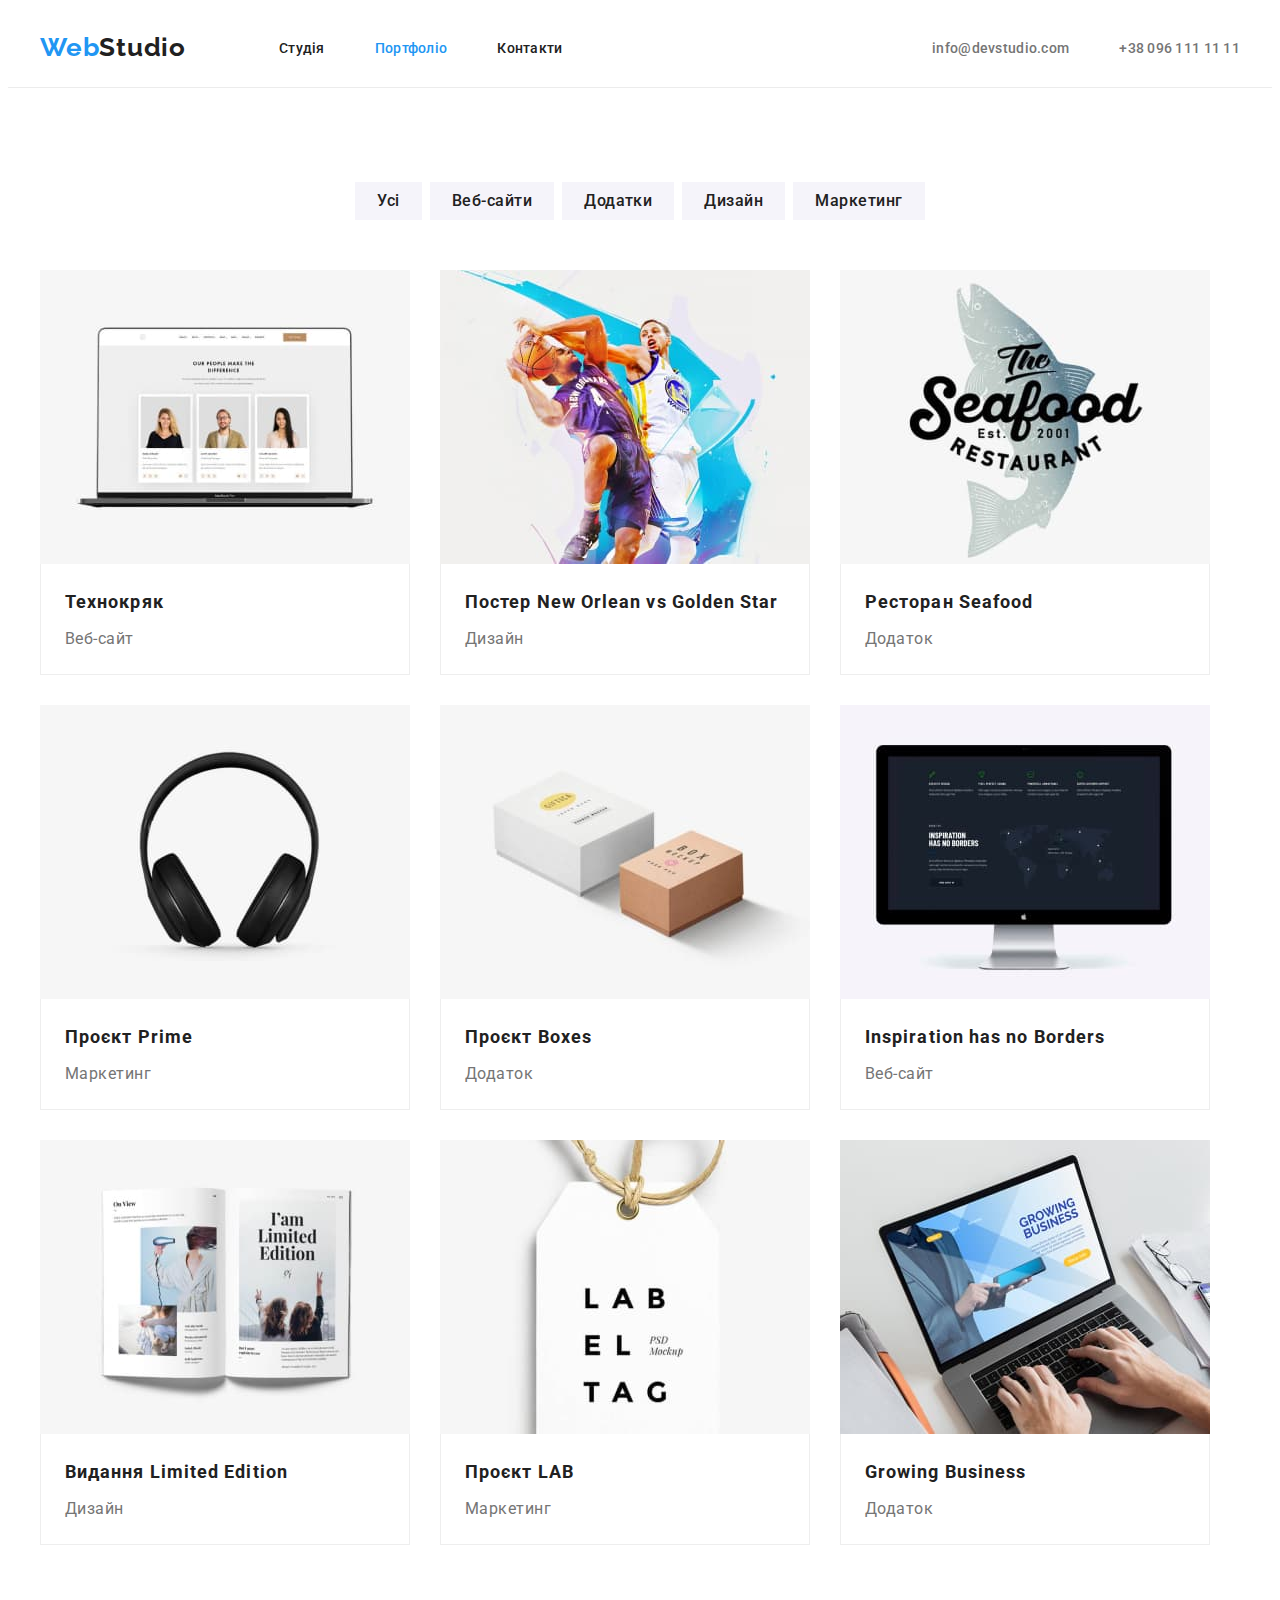
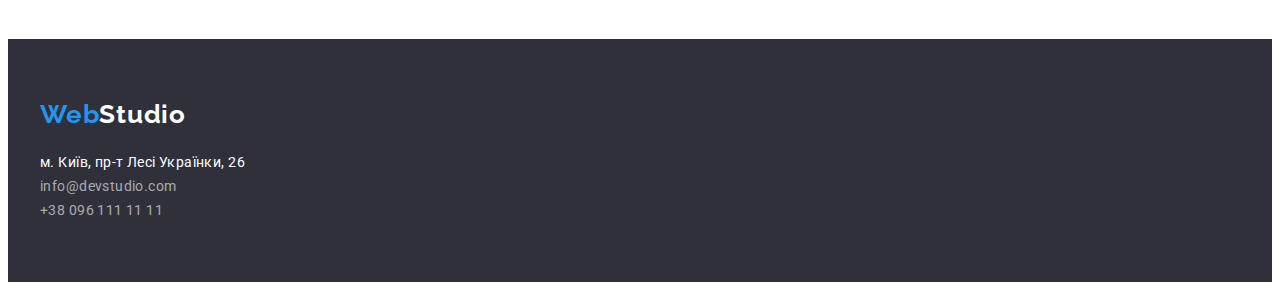
==== commit 3f1716c1: "fixing hw3 v002" ====
--- a/portfolio.html
+++ b/portfolio.html
@@ -11,7 +11,13 @@
       href="https://fonts.googleapis.com/css2?family=Raleway:wght@700&family=Roboto:wght@400;500;700;900&display=swap"
       rel="stylesheet"
     />
-    <link rel="stylesheet" href="https://cdnjs.cloudflare.com/ajax/libs/modern-normalize/1.1.0/modern-normalize.min.css" integrity="sha512-wpPYUAdjBVSE4KJnH1VR1HeZfpl1ub8YT/NKx4PuQ5NmX2tKuGu6U/JRp5y+Y8XG2tV+wKQpNHVUX03MfMFn9Q==" crossorigin="anonymous" referrerpolicy="no-referrer" />
+    <link
+      rel="stylesheet"
+      href="https://cdnjs.cloudflare.com/ajax/libs/modern-normalize/1.1.0/modern-normalize.min.css"
+      integrity="sha512-wpPYUAdjBVSE4KJnH1VR1HeZfpl1ub8YT/NKx4PuQ5NmX2tKuGu6U/JRp5y+Y8XG2tV+wKQpNHVUX03MfMFn9Q=="
+      crossorigin="anonymous"
+      referrerpolicy="no-referrer"
+    />
     <link rel="stylesheet" href="./css/style.css" />
   </head>
   <body>
@@ -19,25 +25,29 @@
     <header class="header">
       <div class="container">
         <nav class="navigation">
-        <a href="./index.html" class="logo-header link"
-          ><span class="logo-first-header">Web</span
-          ><span class="logo-last-header">Studio</span></a
-        >
-        <ul class="nav-list list">
-          <li class="item"><a href="./index.html" class="link">Студія</a></li>
-          <li class="item"><a href="./portfolio.html" class="link current">Портфоліо</a></li>
-          <li class="item"><a href="" class="link">Контакти</a></li>
-        </ul>
-        
-        <ul class="nav-contact list">
-        <li class="item">
-          <a href="mailto:info@devstudio.com" class="link"
-            >info@devstudio.com</a
+          <a href="./index.html" class="logo-header link"
+            ><span class="logo-first-header">Web</span
+            ><span class="logo-last-header">Studio</span></a
           >
-        </li>
-        <li class="item"><a href="tel:+380961111111" class="link">+38 096 111 11 11</a></li>
-      </ul>
-      </nav>
+          <ul class="nav-list list">
+            <li class="item"><a href="./index.html" class="link">Студія</a></li>
+            <li class="item">
+              <a href="./portfolio.html" class="link current">Портфоліо</a>
+            </li>
+            <li class="item"><a href="" class="link">Контакти</a></li>
+          </ul>
+
+          <ul class="nav-contact list">
+            <li class="item">
+              <a href="mailto:info@devstudio.com" class="link"
+                >info@devstudio.com</a
+              >
+            </li>
+            <li class="item">
+              <a href="tel:+380961111111" class="link">+38 096 111 11 11</a>
+            </li>
+          </ul>
+        </nav>
       </div>
     </header>
 
@@ -51,149 +61,162 @@
             <li>
               <button type="button" class="btn-portfolio">Веб-сайти</button>
             </li>
-            <li><button type="button" class="btn-portfolio">Додатки</button></li>
+            <li>
+              <button type="button" class="btn-portfolio">Додатки</button>
+            </li>
             <li><button type="button" class="btn-portfolio">Дизайн</button></li>
             <li>
               <button type="button" class="btn-portfolio">Маркетинг</button>
             </li>
           </ul>
-        <!-- Portfolio list -->
-        <ul class="portfolio-list list">
-          <li>
-            <img
-              src="./images/technokryak.jpg"
-              alt="зразок вебсайту технокряк на макбукі"
-              width="370" class="portfolio-img"
-            />
-            <div class="portfolio-card">
-              <h2 class="portfolio-title">Технокряк</h2>
-              <p class="portfolio-text">Веб-сайт</p>
-            </div>
-          </li>
-          <li>
-            <img
-              src="./images/poster_new_orlean_and_golden_star.jpg"
-              alt="постер з баскетболістами нью орлеан та голден стар"
-              width="370" class="portfolio-img"
-            />
-            <div class="portfolio-card">
-              <h2 class="portfolio-title">Постер New Orlean vs Golden Star</h2>
-              <p class="portfolio-text">Дизайн</p>
-            </div>
-          </li>
-          <li>
-            <img
-              src="./images/restoraunt_seafood.jpg"
-              alt="риба на логотипі ресторану"
-              width="370" class="portfolio-img"
-            />
-            <div class="portfolio-card">
-              <h2 class="portfolio-title">Ресторан Seafood</h2>
-              <p class="portfolio-text">Додаток</p>
-            </div>
-          </li>
-          <li>
-            <img
-              src="./images/project_prime.jpg"
-              alt="зображення навушників"
-              width="370" class="portfolio-img"
-            />
-            <div class="portfolio-card">
-              <h2 class="portfolio-title">Проєкт Prime</h2>
-              <p class="portfolio-text">Маркетинг</p>
-            </div>
-          </li>
-          <li>
-            <img
-              src="./images/project_boxes.jpg"
-              alt="дві коробки"
-              width="370" class="portfolio-img"
-            />
-            <div class="portfolio-card">
-              <h2 class="portfolio-title">Проєкт Boxes</h2>
-              <p class="portfolio-text">Додаток</p>
-            </div>
-          </li>
-          <li>
-            <img
-              src="./images/inspiration_has_no_borders.jpg"
-              alt="зразок вебсайту на макі"
-              width="370" class="portfolio-img"
-            />
-            <div class="portfolio-card">
-              <h2 class="portfolio-title">Inspiration has no Borders</h2>
-              <p class="portfolio-text">Веб-сайт</p>
-            </div>
-          </li>
-          <li>
-            <img
-              src="./images/limited_edition.jpg"
-              alt="відкрита книжка"
-              width="370" class="portfolio-img"
-            />
-            <div class="portfolio-card">
-              <h2 class="portfolio-title">Видання Limited Edition</h2>
-              <p class="portfolio-text">Дизайн</p>
-            </div>
-          </li>
-          <li>
-            <img
-              src="./images/project_lab.jpg"
-              alt="макет проекту"
-              width="370" class="portfolio-img"
-            />
-            <div class="portfolio-card">
-              <h2 class="portfolio-title">Проєкт LAB</h2>
-              <p class="portfolio-text">Маркетинг</p>
-            </div>
-          </li>
-          <li>
-            <img
-              src="./images/growing_business.jpg"
-              alt="ноутбук та інструменти"
-              width="370" class="portfolio-img"
-            />
-            <div class="portfolio-card">
-              <h2 class="portfolio-title">Growing Business</h2>
-              <p class="portfolio-text">Додаток</p>
-            </div>
-          </li>
-        </ul>
+          <!-- Portfolio list -->
+          <ul class="portfolio-list list">
+            <li>
+              <img
+                src="./images/technokryak.jpg"
+                alt="зразок вебсайту технокряк на макбукі"
+                width="370"
+                class="img_block"
+              />
+              <div class="portfolio-card">
+                <h2 class="portfolio-title">Технокряк</h2>
+                <p class="portfolio-text">Веб-сайт</p>
+              </div>
+            </li>
+            <li>
+              <img
+                src="./images/poster_new_orlean_and_golden_star.jpg"
+                alt="постер з баскетболістами нью орлеан та голден стар"
+                width="370"
+                class="img_block"
+              />
+              <div class="portfolio-card">
+                <h2 class="portfolio-title">
+                  Постер New Orlean vs Golden Star
+                </h2>
+                <p class="portfolio-text">Дизайн</p>
+              </div>
+            </li>
+            <li>
+              <img
+                src="./images/restoraunt_seafood.jpg"
+                alt="риба на логотипі ресторану"
+                width="370"
+                class="img_block"
+              />
+              <div class="portfolio-card">
+                <h2 class="portfolio-title">Ресторан Seafood</h2>
+                <p class="portfolio-text">Додаток</p>
+              </div>
+            </li>
+            <li>
+              <img
+                src="./images/project_prime.jpg"
+                alt="зображення навушників"
+                width="370"
+                class="img_block"
+              />
+              <div class="portfolio-card">
+                <h2 class="portfolio-title">Проєкт Prime</h2>
+                <p class="portfolio-text">Маркетинг</p>
+              </div>
+            </li>
+            <li>
+              <img
+                src="./images/project_boxes.jpg"
+                alt="дві коробки"
+                width="370"
+                class="img_block"
+              />
+              <div class="portfolio-card">
+                <h2 class="portfolio-title">Проєкт Boxes</h2>
+                <p class="portfolio-text">Додаток</p>
+              </div>
+            </li>
+            <li>
+              <img
+                src="./images/inspiration_has_no_borders.jpg"
+                alt="зразок вебсайту на макі"
+                width="370"
+                class="img_block"
+              />
+              <div class="portfolio-card">
+                <h2 class="portfolio-title">Inspiration has no Borders</h2>
+                <p class="portfolio-text">Веб-сайт</p>
+              </div>
+            </li>
+            <li>
+              <img
+                src="./images/limited_edition.jpg"
+                alt="відкрита книжка"
+                width="370"
+                class="img_block"
+              />
+              <div class="portfolio-card">
+                <h2 class="portfolio-title">Видання Limited Edition</h2>
+                <p class="portfolio-text">Дизайн</p>
+              </div>
+            </li>
+            <li>
+              <img
+                src="./images/project_lab.jpg"
+                alt="макет проекту"
+                width="370"
+                class="img_block"
+              />
+              <div class="portfolio-card">
+                <h2 class="portfolio-title">Проєкт LAB</h2>
+                <p class="portfolio-text">Маркетинг</p>
+              </div>
+            </li>
+            <li>
+              <img
+                src="./images/growing_business.jpg"
+                alt="ноутбук та інструменти"
+                width="370"
+                class="img_block"
+              />
+              <div class="portfolio-card">
+                <h2 class="portfolio-title">Growing Business</h2>
+                <p class="portfolio-text">Додаток</p>
+              </div>
+            </li>
+          </ul>
         </div>
       </section>
       <!-- Footer -->
       <footer class="footer">
         <div class="container">
           <a href="./index.html" class="logo-footer link"
-          ><span class="logo-first-footer">Web</span
-          ><span class="logo-last-footer">Studio</span></a
-        >
-        <address>
-          <ul class="list">
-            <li>
-              <a
-                href="https://goo.gl/maps/FTDDmDJ5Seu388fSA"
-                target="_blank"
-                rel="noopener noreferrer nofollow"
-                class="link adress"
-                >м. Київ, пр-т Лесі Українки, 26</a
-              >
-            </li>
-            <li>
-              <a
-                href="mailto:info@devstudio.com"
-                class="link footer-contact adress"
-                >info@devstudio.com</a
-              >
-            </li>
-            <li>
-              <a href="tel:+380961111111" class="link footer-contact adress"
-                >+38 096 111 11 11</a
-              >
-            </li>
-          </ul>
-        </address></div>
-        
+            ><span class="logo-first-footer">Web</span
+            ><span class="logo-last-footer">Studio</span></a
+          >
+          <address>
+            <ul class="list">
+              <li>
+                <a
+                  href="https://goo.gl/maps/FTDDmDJ5Seu388fSA"
+                  target="_blank"
+                  rel="noopener noreferrer nofollow"
+                  class="link adress"
+                  >м. Київ, пр-т Лесі Українки, 26</a
+                >
+              </li>
+              <li>
+                <a
+                  href="mailto:info@devstudio.com"
+                  class="link footer-contact adress"
+                  >info@devstudio.com</a
+                >
+              </li>
+              <li>
+                <a href="tel:+380961111111" class="link footer-contact adress"
+                  >+38 096 111 11 11</a
+                >
+              </li>
+            </ul>
+          </address>
+        </div>
       </footer>
     </main>
   </body>
--- a/css/style.css
+++ b/css/style.css
@@ -20,7 +20,13 @@
   background-color: var(--primary-bcg-color);
   font-family: var(--primary-font);
 }
-h1, h2, h3, h4, h5, h6, p {
+h1,
+h2,
+h3,
+h4,
+h5,
+h6,
+p {
   margin-top: 0;
   margin-bottom: 0;
 }
@@ -33,6 +39,8 @@
   text-decoration: none;
 }
 .section {
+  padding-top: 94px;
+  padding-bottom: 94px;
   background-color: var(--primary-bcg-color);
 }
 .visually-hidden {
@@ -49,8 +57,7 @@
   overflow: hidden;
 }
 
-.container
-{
+.container {
   width: 1200px;
   margin: 0 auto;
   padding-left: 15px;
@@ -59,11 +66,11 @@
 /* Header */
 /* Logo */
 .header {
-  border-bottom: 1px solid #ECECEC;
+  border-bottom: 1px solid #ececec;
 }
 .logo-header {
-  padding-top: 32px;
-  padding-bottom: 32px;
+  padding-top: 24px;
+  padding-bottom: 24px;
   margin-right: 93px;
 
   font-family: "Raleway", sans-serif;
@@ -82,16 +89,21 @@
 /* Header navigation */
 .nav-list {
   display: flex;
- 
-}
-.nav-list .item +.item {
+}
+.nav-list .item + .item {
   margin-left: 50px;
 }
 .nav-contact {
   display: flex;
   margin-left: auto;
-}
-.nav-contact .item +.item {
+  font-family: "Roboto";
+  font-style: normal;
+  font-weight: 500;
+  font-size: 14px;
+  line-height: calc(16 / 14);
+  letter-spacing: 0.02em;
+}
+.nav-contact .item + .item {
   margin-left: 50px;
 }
 .navigation {
@@ -129,12 +141,9 @@
   margin-right: auto;
   padding-top: 200px;
   padding-bottom: 200px;
-  width: 1600px;
   text-align: center;
 
   background-color: var(--hero-footer-color);
-  
-  
 }
 .hero-title {
   margin-left: auto;
@@ -149,36 +158,38 @@
   letter-spacing: 0.06em;
   text-transform: uppercase;
   color: #ffffff;
-
 }
 .btn-hero {
-padding-top: 10px;
-padding-bottom: 10px;
-padding-right: 32px;
-padding-left: 32px;
-border-radius: 4px;
-
-font-family: 'Roboto', sans-serif;
-font-weight: 700;
-font-size: 16px;
-line-height: calc(30 / 16);
-letter-spacing: 0.06em;
-background: var(--accent-color);
-cursor: pointer;
-color: #ffffff;
-border: transparent;
+  padding-top: 10px;
+  padding-bottom: 10px;
+  padding-right: 32px;
+  padding-left: 32px;
+  border-radius: 4px;
+
+  font-family: "Roboto", sans-serif;
+  font-weight: 700;
+  font-size: 16px;
+  line-height: calc(30 / 16);
+  letter-spacing: 0.06em;
+  background: var(--accent-color);
+  cursor: pointer;
+  color: #ffffff;
+  border: transparent;
 }
 
 .btn-hero:hover,
 .btn-hero:focus {
-  background: #188CE8;
+  background: #188ce8;
 }
 /* Features */
 .features-list {
   display: flex;
+}
+.features-item {
   flex-basis: 270px;
-  padding-top: 94px;
-  padding-bottom: 94px;
+}
+.features-item:not(:last-child) {
+  margin-right: 30px;
 }
 .features-title {
   margin-bottom: 10px;
@@ -198,9 +209,13 @@
 }
 
 /* Projects */
+.section.projects {
+  padding-top: 0;
+}
+
 .projects-title {
   margin-bottom: 50px;
-  font-weight: 700; 
+  font-weight: 700;
   font-size: 36px;
   line-height: calc(42 / 36);
   text-align: center;
@@ -211,7 +226,6 @@
   flex-wrap: wrap;
   flex-basis: calc((100% - 30px * 2) / 3);
   gap: 30px;
-  padding-bottom: 94px;
 }
 
 /* Team */
@@ -220,20 +234,20 @@
   padding-top: 94px;
   padding-bottom: 94px;
 }
-.team-list{
+.img_block {
+  display: block;
+}
+.team-list {
   display: flex;
   flex-wrap: wrap;
   flex-basis: calc((100% - 30px * 3) / 4);
   gap: 30px;
-  background-color: var(--primary-bcg-color);
-}
-.team .card
-{
+}
+.team .card {
   padding-top: 30px;
   padding-bottom: 30px;
-  padding-left: 10px;
-  padding-right: 10px;
-  text-align: center;
+  text-align: center;
+  background-color: var(--primary-bcg-color);
 }
 
 .team-title {
@@ -262,9 +276,13 @@
 
 /* Footer */
 .footer {
+  padding-top: 60px;
+  padding-bottom: 60px;
   background-color: var(--hero-footer-color);
 }
 .logo-footer {
+  display: inline-block;
+  margin-bottom: 20px;
   font-family: "Raleway", sans-serif;
   font-weight: 700;
   font-size: 26px;
@@ -279,6 +297,7 @@
 }
 /* Adress */
 .adress {
+  display: inline-block;
   font-style: normal;
   font-weight: 400;
   font-size: 14px;
@@ -286,6 +305,9 @@
   letter-spacing: 0.03em;
   color: #ffffff;
 }
+.adress-list:not(:last-child) {
+  margin-bottom: 9px;
+}
 
 .footer .adress:hover,
 .footer .adress:focus {
@@ -303,33 +325,25 @@
 
 /* Portfolio */
 /* Buttons */
-.section.portfolio {
-padding-top: 94px;
-padding-bottom: 94px;
-}
-.btn-block {
-
-}
 .buttons-portfolio {
   gap: 8px;
   margin-left: auto;
   margin-right: auto;
   display: flex;
   justify-content: center;
-  margin-bottom: 35px;
+  margin-bottom: 50px;
 }
 
 .btn-portfolio {
-  padding-top: 6px;
-  padding-bottom: 6px;
+  padding: 6px 22px;
   display: block;
-  font-family: 'Roboto', sans-serif;
+  font-family: "Roboto", sans-serif;
   font-weight: 500;
   font-size: 16px;
   line-height: calc(26 / 16);
   text-align: center;
   letter-spacing: 0.03em;
-  background:  #F5F4FA;;
+  background: #f5f4fa;
   color: var(--primary-text-color);
   border: transparent;
   cursor: pointer;
@@ -343,17 +357,14 @@
 .portfolio-list {
   display: flex;
   flex-wrap: wrap;
-  flex-basis: calc((100% - 30px * 2 ) / 3);
+  flex-basis: calc((100% - 30px * 2) / 3);
   gap: 30px;
 }
 
 .portfolio-card {
-  border: 1px solid #EEEEEE;
+  border: 1px solid #eeeeee;
   border-top: none;
-  padding-top: 20px;
-  padding-bottom: 20px;
-  padding-left: 10px;
-  padding-right: 10px;
+  padding: 20px 24px;
 }
 
 .portfolio-title {
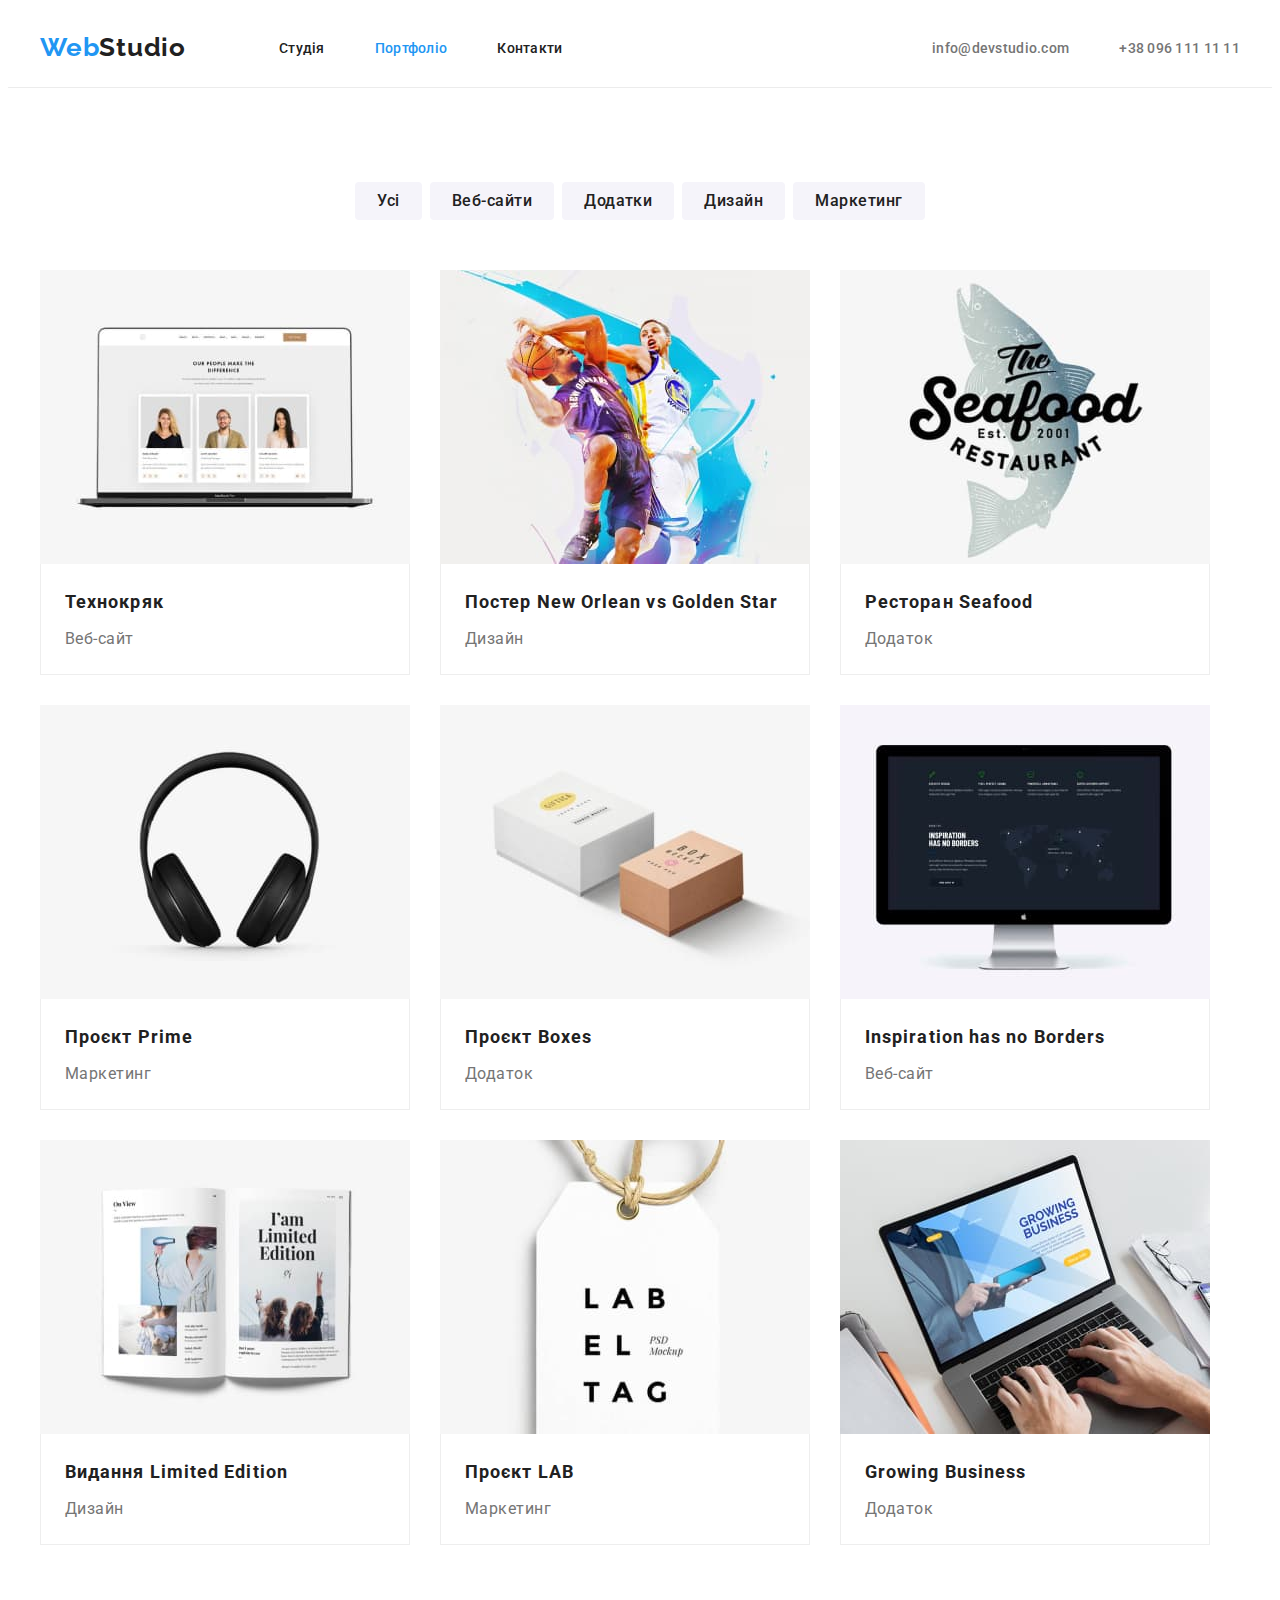
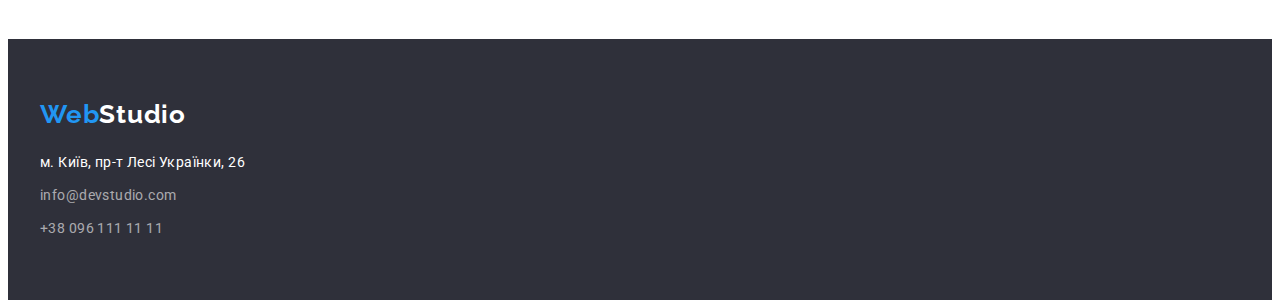
==== commit 289c7a1a: "fixing hwv003" ====
--- a/portfolio.html
+++ b/portfolio.html
@@ -193,7 +193,7 @@
           >
           <address>
             <ul class="list">
-              <li>
+              <li class="adress-list">
                 <a
                   href="https://goo.gl/maps/FTDDmDJ5Seu388fSA"
                   target="_blank"
@@ -202,14 +202,14 @@
                   >м. Київ, пр-т Лесі Українки, 26</a
                 >
               </li>
-              <li>
+              <li class="adress-list">
                 <a
                   href="mailto:info@devstudio.com"
                   class="link footer-contact adress"
                   >info@devstudio.com</a
                 >
               </li>
-              <li>
+              <li class="adress-list">
                 <a href="tel:+380961111111" class="link footer-contact adress"
                   >+38 096 111 11 11</a
                 >
--- a/css/style.css
+++ b/css/style.css
@@ -346,6 +346,7 @@
   background: #f5f4fa;
   color: var(--primary-text-color);
   border: transparent;
+  border-radius: 4px;
   cursor: pointer;
 }
 .btn-portfolio:hover,
